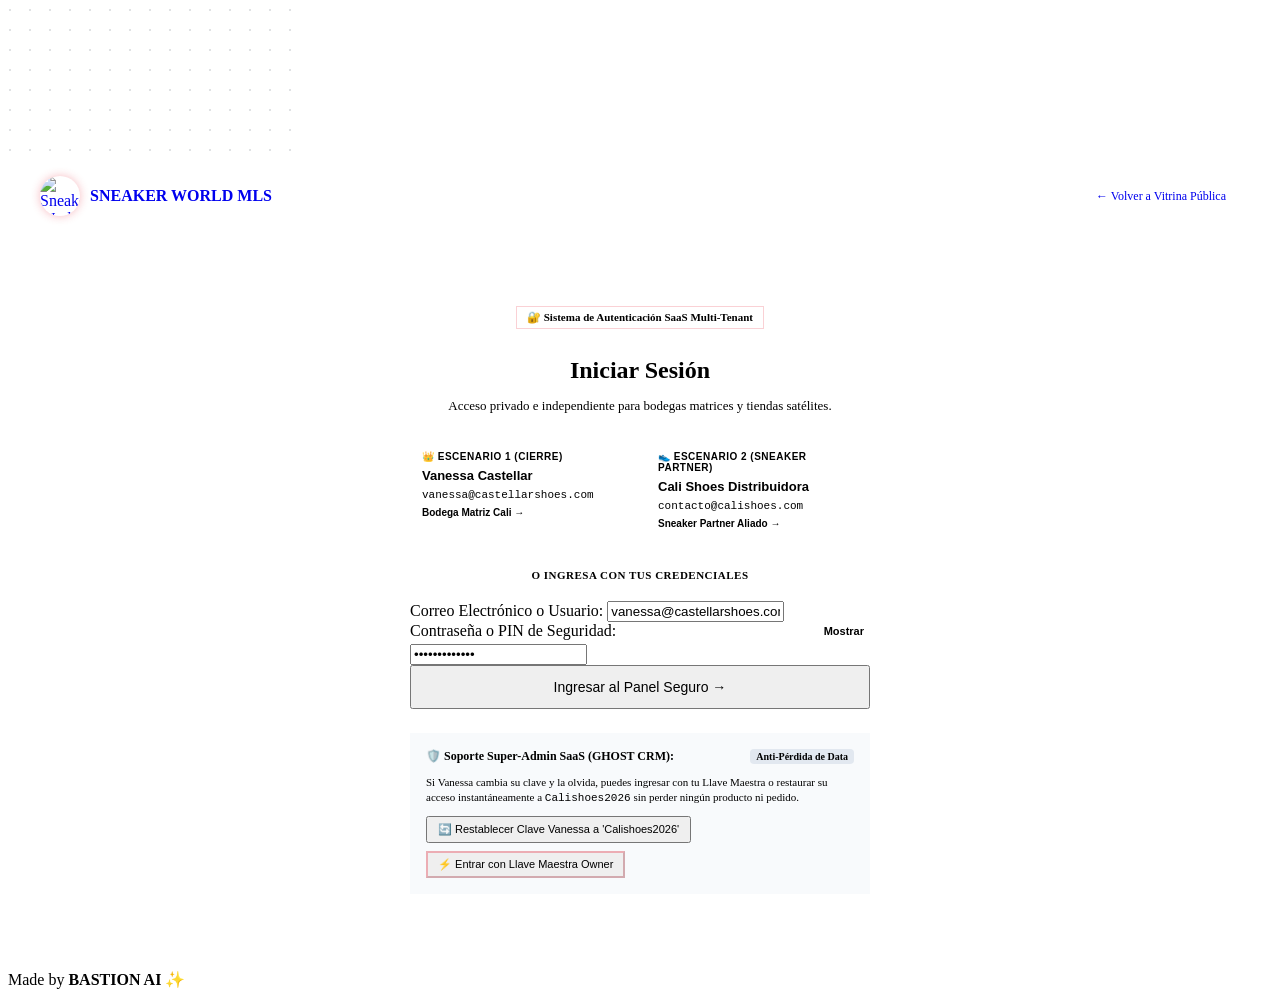
==== admin.html @ e63e5470 "feat: SNEAKER WORLD MLS full restoration - Sneaker Partner terminology, 18 real sneakers, Cali shipp" ====
<!DOCTYPE html>
<html lang="es">
<head>
  <meta charset="UTF-8">
  <meta name="viewport" content="width=device-width, initial-scale=1.0">
  <title>Portal de Acceso B2B | SNEAKER WORLD MLS</title>
  <meta name="description" content="Portal de inicio de sesión seguro multi-tenant para Vanessa Castellar y Sneaker Partners autorizados en Cali.">
  <link rel="icon" type="image/png" sizes="32x32" href="assets/images/favicon-32.png">
  <link rel="apple-touch-icon" href="assets/images/favicon.png">
  <meta name="theme-color" content="#e6192e">

  <!-- Google Fonts -->
  <link rel="preconnect" href="https://fonts.googleapis.com">
  <link rel="preconnect" href="https://fonts.gstatic.com" crossorigin>
  <link href="https://fonts.googleapis.com/css2?family=Montserrat:wght@600;700;800;900&family=Outfit:wght@400;500;600;700;800&display=swap" rel="stylesheet">
  
  <link rel="stylesheet" href="css/style.css">
  <style>
    .auth-page-container {
      max-width: 520px;
      margin: 40px auto;
      padding: 0 16px;
    }
    .auth-card {
      background: #ffffff;
      border: 1px solid var(--border-subtle);
      border-radius: var(--radius-lg);
      padding: 36px 30px;
      box-shadow: var(--shadow-card), 0 20px 40px rgba(15, 23, 42, 0.08);
      text-align: center;
    }
    .scenario-quick-grid {
      display: grid;
      grid-template-columns: 1fr 1fr;
      gap: 12px;
      margin: 22px 0 26px;
    }
    .scenario-btn {
      background: var(--bg-surface-elevated);
      border: 1.5px solid var(--border-subtle);
      border-radius: var(--radius-md);
      padding: 14px 12px;
      cursor: pointer;
      text-align: left;
      transition: all 0.2s cubic-bezier(0.4, 0, 0.2, 1);
      display: flex;
      flex-direction: column;
      gap: 6px;
    }
    .scenario-btn:hover {
      border-color: var(--primary-red);
      background: var(--primary-red-light);
      transform: translateY(-2px);
      box-shadow: 0 4px 14px rgba(230, 25, 46, 0.15);
    }
    .scenario-btn.active {
      border-color: var(--primary-red);
      background: var(--primary-red-light);
    }
    .scenario-badge {
      font-size: 10px;
      font-weight: 800;
      color: var(--primary-red);
      text-transform: uppercase;
      letter-spacing: 0.5px;
    }
    .scenario-title {
      font-size: 13px;
      font-weight: 800;
      color: var(--text-primary);
    }
    .scenario-meta {
      font-size: 11px;
      color: var(--text-muted);
      font-family: monospace;
    }
    .divider-text {
      display: flex;
      align-items: center;
      text-align: center;
      margin: 20px 0;
      color: var(--text-muted);
      font-size: 11px;
      font-weight: 700;
      text-transform: uppercase;
      letter-spacing: 0.5px;
    }
    .divider-text::before, .divider-text::after {
      content: '';
      flex: 1;
      border-bottom: 1px solid var(--border-subtle);
    }
    .divider-text span {
      padding: 0 10px;
    }
    .superadmin-rescue-box {
      margin-top: 24px;
      padding: 16px;
      background: #f8fafc;
      border: 1px dashed var(--border-subtle);
      border-radius: var(--radius-md);
      text-align: left;
      font-size: 12px;
    }
  </style>
</head>
<body>

  <!-- Dot Pattern Background -->
  <svg aria-hidden="true" class="dot-pattern-overlay">
    <defs>
      <pattern id="dot-pattern-admin" width="20" height="20" patternUnits="userSpaceOnUse" patternContentUnits="userSpaceOnUse" x="0" y="0">
        <circle cx="2" cy="2" r="1.1" fill="rgba(15, 23, 42, 0.16)" />
      </pattern>
    </defs>
    <rect width="100%" height="100%" fill="url(#dot-pattern-admin)" />
  </svg>

  <div class="app-wrapper">
    <!-- Top Header -->
    <header style="background: var(--bg-glass); backdrop-filter: blur(16px); border-bottom: 1px solid var(--border-subtle); padding: 14px 20px;">
      <div style="max-width: 1200px; margin: 0 auto; display: flex; justify-content: space-between; align-items: center;">
        <a href="index.html" style="display: flex; align-items: center; gap: 10px; text-decoration: none;">
          <img src="assets/images/sneaker_world_logo_transparent.png" alt="Sneaker World" style="width: 40px; height: 40px; border-radius: 50%; border: 2px solid var(--primary-red); box-shadow: 0 0 10px rgba(230, 25, 46, 0.3);">
          <span style="font-family: var(--font-brand); font-size: 16px; font-weight: 900; color: var(--text-primary);">SNEAKER WORLD <span style="color: var(--primary-red);">MLS</span></span>
        </a>
        <a href="index.html" class="btn-secondary" style="font-size: 12px; padding: 6px 14px; text-decoration: none;">
          ← Volver a Vitrina Pública
        </a>
      </div>
    </header>

    <main class="auth-page-container">
      <div class="auth-card">
        <span style="font-size: 11px; font-weight: 800; color: var(--primary-red); background: var(--primary-red-light); padding: 4px 10px; border-radius: var(--radius-full); border: 1px solid rgba(230, 25, 46, 0.2); display: inline-block; margin-bottom: 12px;">
          🔐 Sistema de Autenticación SaaS Multi-Tenant
        </span>
        <h1 style="font-size: 24px; font-weight: 900; color: var(--text-primary); margin-bottom: 6px;">Iniciar Sesión</h1>
        <p style="font-size: 13px; color: var(--text-secondary); line-height: 1.4;">Acceso privado e independiente para bodegas matrices y tiendas satélites.</p>

        <!-- 2 Escenarios Demo con 1 Clic -->
        <div class="scenario-quick-grid">
          <!-- Escenario 1: Vanessa Castellar -->
          <button type="button" class="scenario-btn" id="btn-quick-vanessa">
            <span class="scenario-badge">👑 Escenario 1 (Cierre)</span>
            <span class="scenario-title">Vanessa Castellar</span>
            <span class="scenario-meta">vanessa@castellarshoes.com</span>
            <span style="font-size: 10px; color: var(--primary-red); font-weight: 700;">Bodega Matriz Cali →</span>
          </button>

          <!-- Escenario 2: Cali Shoes Satélite -->
          <button type="button" class="scenario-btn" id="btn-quick-calishoes">
            <span class="scenario-badge" style="color: var(--accent-blue);">👟 Escenario 2 (Sneaker Partner)</span>
            <span class="scenario-title">Cali Shoes Distribuidora</span>
            <span class="scenario-meta">contacto@calishoes.com</span>
            <span style="font-size: 10px; color: var(--accent-blue); font-weight: 700;">Sneaker Partner Aliado →</span>
          </button>
        </div>

        <div class="divider-text">
          <span>O ingresa con tus credenciales</span>
        </div>

        <!-- Formulario Login Unificado -->
        <form id="form-login-auth" style="text-align: left;">
          <div class="form-group">
            <label class="form-label">Correo Electrónico o Usuario:</label>
            <input type="text" id="auth-email" class="form-input" placeholder="vanessa@castellarshoes.com" value="vanessa@castellarshoes.com" required>
          </div>

          <div class="form-group">
            <div style="display: flex; justify-content: space-between; align-items: center; margin-bottom: 4px;">
              <label class="form-label" style="margin-bottom: 0;">Contraseña o PIN de Seguridad:</label>
              <button type="button" id="btn-toggle-password-view" style="background: none; border: none; font-size: 11px; color: var(--primary-red); cursor: pointer; font-weight: 700;">Mostrar</button>
            </div>
            <input type="password" id="auth-password" class="form-input" placeholder="Calishoes2026" value="Calishoes2026" required>
          </div>

          <div id="auth-error-msg" style="display: none; background: #fff1f2; border: 1px solid #fecdd3; color: #e11d48; font-size: 12px; font-weight: 600; padding: 10px; border-radius: 8px; margin-bottom: 14px;"></div>

          <button type="submit" class="btn-primary" style="width: 100%; justify-content: center; font-size: 14px; padding: 12px;">
            Ingresar al Panel Seguro →
          </button>
        </form>

        <!-- CAJA DE RESCATE SUPER-ADMIN SAAS (GHOST / BASTION CRM) -->
        <div class="superadmin-rescue-box">
          <div style="display: flex; justify-content: space-between; align-items: center; margin-bottom: 6px;">
            <strong style="color: var(--text-primary); font-size: 12px;">🛡️ Soporte Super-Admin SaaS (GHOST CRM):</strong>
            <span style="font-size: 10px; background: #e2e8f0; padding: 2px 6px; border-radius: 4px; font-weight: 700;">Anti-Pérdida de Data</span>
          </div>
          <p style="color: var(--text-secondary); margin-bottom: 10px; font-size: 11px; line-height: 1.35;">
            Si Vanessa cambia su clave y la olvida, puedes ingresar con tu Llave Maestra o restaurar su acceso instantáneamente a <code>Calishoes2026</code> sin perder ningún producto ni pedido.
          </p>
          <div style="display: flex; gap: 8px; flex-wrap: wrap;">
            <button type="button" class="btn-secondary" id="btn-rescue-vanessa" style="font-size: 11px; padding: 5px 10px;">
              🔄 Restablecer Clave Vanessa a 'Calishoes2026'
            </button>
            <button type="button" class="btn-secondary" id="btn-login-master" style="font-size: 11px; padding: 5px 10px; color: var(--primary-red); border-color: rgba(230,25,46,0.3);">
              ⚡ Entrar con Llave Maestra Owner
            </button>
          </div>
        </div>
      </div>
    </main>
  </div>

  <!-- BASTION AI WATERMARK -->
  <div class="bastion-watermark">
    <span>Made by <strong>BASTION AI</strong></span>
    <span class="sparkle">✨</span>
  </div>

  <!-- TOAST CONTAINER -->
  <div class="toast-container" id="toast-container"></div>

  <script src="js/mockData.js"></script>
  <script src="js/store.js"></script>
  <script>
    const emailInput = document.getElementById("auth-email");
    const passInput = document.getElementById("auth-password");
    const errorMsg = document.getElementById("auth-error-msg");
    const btnToggle = document.getElementById("btn-toggle-password-view");

    function showToast(msg) {
      const container = document.getElementById("toast-container");
      const toast = document.createElement("div");
      toast.className = "toast";
      toast.innerHTML = `<span>✨</span><span>${msg}</span>`;
      container.appendChild(toast);
      setTimeout(() => {
        toast.style.opacity = "0";
        setTimeout(() => toast.remove(), 300);
      }, 3500);
    }

    // Toggle ver contraseña
    btnToggle.onclick = () => {
      if (passInput.type === "password") {
        passInput.type = "text";
        btnToggle.textContent = "Ocultar";
      } else {
        passInput.type = "password";
        btnToggle.textContent = "Mostrar";
      }
    };

    // 1-Click: Escenario 1 Vanessa
    document.getElementById("btn-quick-vanessa").onclick = () => {
      emailInput.value = "vanessa@castellarshoes.com";
      passInput.value = "Calishoes2026";
      errorMsg.style.display = "none";
      showToast("Credenciales de Vanessa Castellar cargadas.");
    };

    // 1-Click: Escenario 2 Cali Shoes
    document.getElementById("btn-quick-calishoes").onclick = () => {
      emailInput.value = "contacto@calishoes.com";
      passInput.value = "Calishoes2026";
      errorMsg.style.display = "none";
      showToast("Credenciales de Cali Shoes Distribuidora cargadas.");
    };

    // Botón de Rescate Super-Admin para Vanessa
    document.getElementById("btn-rescue-vanessa").onclick = () => {
      const res = db.superAdminResetPassword("vanessa", "Calishoes2026");
      emailInput.value = "vanessa@castellarshoes.com";
      passInput.value = "Calishoes2026";
      showToast("✅ Clave de Vanessa restaurada a 'Calishoes2026'. Data intacta.");
    };

    // Botón de Acceso Rápido Llave Maestra Owner
    document.getElementById("btn-login-master").onclick = () => {
      emailInput.value = "admin@bastion.ai";
      passInput.value = "BASTION-GHOST-2026";
      showToast("🔑 Llave Maestra Super-Admin cargada.");
    };

    // Form Submit
    document.getElementById("form-login-auth").onsubmit = (e) => {
      e.preventDefault();
      const login = emailInput.value.trim();
      const pass = passInput.value.trim();

      const result = db.loginWithCredentials(login, pass);

      if (result.success) {
        errorMsg.style.display = "none";
        showToast("¡Autenticación exitosa! Redirigiendo a tu panel...");
        
        setTimeout(() => {
          if (result.isSuperAdmin) {
            window.location.href = "index.html?view=supplier&store=store-001&role=super-admin";
          } else if (result.session.role === "supplier") {
            window.location.href = "index.html?view=supplier&store=" + result.session.storeId;
          } else {
            window.location.href = "index.html?view=store-admin&store=" + result.session.storeId;
          }
        }, 600);
      } else {
        errorMsg.textContent = result.message || "Credenciales incorrectas.";
        errorMsg.style.display = "block";
      }
    };
  </script>
</body>
</html>
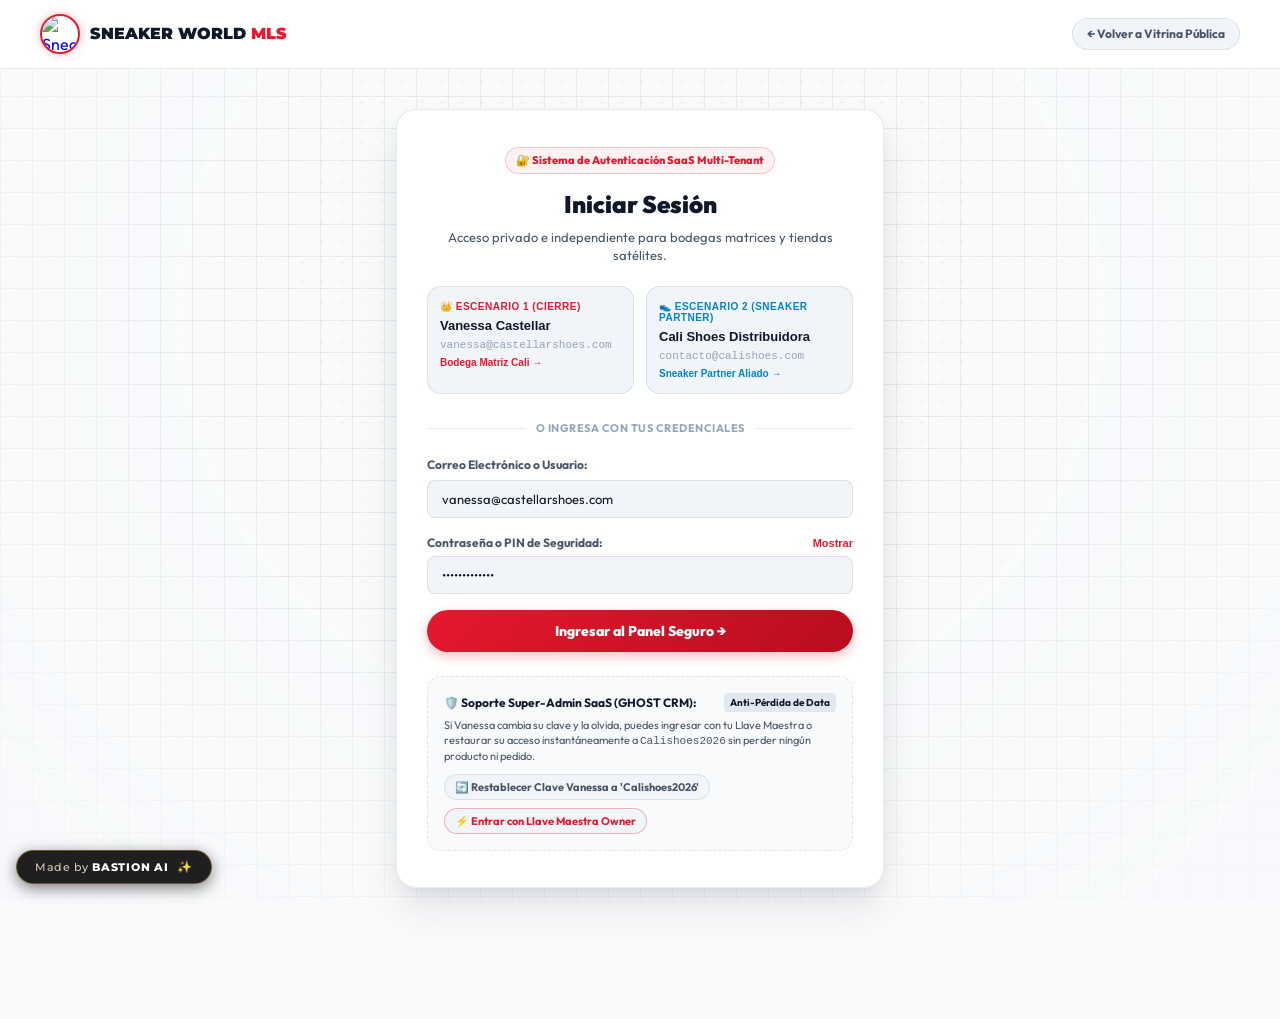
==== commit e413b70f: "feat: Add luxury light mode tech grid background with radial mask" ====
--- a/admin.html
+++ b/admin.html
@@ -105,6 +105,9 @@
   </style>
 </head>
 <body>
+
+  <!-- Grid Background (Modo Claro Luxury Shadcn Style) -->
+  <div class="light-grid-bg" aria-hidden="true"></div>
 
   <!-- Dot Pattern Background -->
   <svg aria-hidden="true" class="dot-pattern-overlay">
--- a/css/style.css
+++ b/css/style.css
@@ -0,0 +1,1492 @@
+/* ==========================================================================
+   BASTION AI - SNEAKER WORLD MLS CALI (LUXURY LIGHT MODE + ROJO TORINO DESIGN SYSTEM)
+   ========================================================================== */
+
+:root {
+  --bg-main: #f8fafc;
+  --bg-surface: #ffffff;
+  --bg-surface-elevated: #f1f5f9;
+  --bg-glass: rgba(255, 255, 255, 0.94);
+  
+  --border-subtle: rgba(15, 23, 42, 0.09);
+  --border-accent: rgba(230, 25, 46, 0.35);
+  
+  /* ROJO TORINO OFICIAL (FERRARI / RACING CRIMSON) */
+  --primary-red: #e6192e;
+  --primary-red-hover: #cc1124;
+  --primary-red-light: #fff1f2;
+  --primary-red-dim: rgba(230, 25, 46, 0.1);
+  
+  --accent-blue: #0284c7;
+  --accent-emerald: #10b981;
+  --accent-purple: #7c3aed;
+  --whatsapp-green: #25d366;
+  --whatsapp-green-hover: #20ba59;
+  
+  --text-primary: #0f172a;
+  --text-secondary: #475569;
+  --text-muted: #94a3b8;
+  
+  --radius-sm: 8px;
+  --radius-md: 14px;
+  --radius-lg: 20px;
+  --radius-full: 9999px;
+  
+  --shadow-card: 0 10px 25px -4px rgba(15, 23, 42, 0.07), 0 4px 10px -2px rgba(15, 23, 42, 0.03);
+  --shadow-glow-red: 0 4px 20px rgba(230, 25, 46, 0.28);
+  --shadow-glow-wa: 0 4px 18px rgba(37, 211, 102, 0.3);
+  
+  --font-main: 'Outfit', -apple-system, BlinkMacSystemFont, 'Segoe UI', Roboto, sans-serif;
+  --font-brand: 'Montserrat', sans-serif;
+}
+
+*, *::before, *::after {
+  box-sizing: border-box;
+  margin: 0;
+  padding: 0;
+}
+
+body {
+  font-family: var(--font-main);
+  background-color: var(--bg-main);
+  color: var(--text-primary);
+  line-height: 1.5;
+  min-height: 100vh;
+  padding-bottom: 90px;
+  overflow-x: hidden;
+}
+
+/* ==========================================================================
+   GRID & DOT PATTERN BACKGROUND (MODO CLARO SHADCN / LINEAR STYLE)
+   ========================================================================== */
+.light-grid-bg {
+  position: fixed;
+  top: 0;
+  left: 0;
+  width: 100vw;
+  height: 100vh;
+  z-index: -2;
+  pointer-events: none;
+  background-color: var(--bg-main);
+  background-image: 
+    linear-gradient(to right, rgba(15, 23, 42, 0.065) 1px, transparent 1px),
+    linear-gradient(to bottom, rgba(15, 23, 42, 0.065) 1px, transparent 1px);
+  background-size: 32px 32px;
+  mask-image: radial-gradient(ellipse at 50% 35%, rgba(0, 0, 0, 1) 45%, rgba(0, 0, 0, 0.15) 90%);
+  -webkit-mask-image: radial-gradient(ellipse at 50% 35%, rgba(0, 0, 0, 1) 45%, rgba(0, 0, 0, 0.15) 90%);
+}
+
+.dot-pattern-overlay {
+  position: fixed;
+  top: 0;
+  left: 0;
+  width: 100vw;
+  height: 100vh;
+  z-index: -1;
+  pointer-events: none;
+  opacity: 0.35;
+  mask-image: radial-gradient(ellipse at 50% 30%, rgba(0,0,0,1) 35%, rgba(0,0,0,0.05) 85%);
+  -webkit-mask-image: radial-gradient(ellipse at 50% 30%, rgba(0,0,0,1) 35%, rgba(0,0,0,0.05) 85%);
+}
+
+.app-wrapper {
+  position: relative;
+  z-index: 1;
+}
+
+/* ==========================================================================
+   TOP BAR HUD & MULTI-ROLE SWITCHER
+   ========================================================================== */
+.top-demo-hud {
+  background: var(--bg-glass);
+  backdrop-filter: blur(16px);
+  -webkit-backdrop-filter: blur(16px);
+  border-bottom: 1px solid var(--border-subtle);
+  position: sticky;
+  top: 0;
+  z-index: 100;
+  padding: 10px 20px;
+  box-shadow: 0 2px 10px rgba(0, 0, 0, 0.03);
+}
+
+.hud-container {
+  max-width: 1300px;
+  margin: 0 auto;
+  display: flex;
+  align-items: center;
+  justify-content: space-between;
+  gap: 16px;
+  flex-wrap: wrap;
+}
+
+.hud-brand {
+  display: flex;
+  align-items: center;
+  gap: 12px;
+}
+
+.hud-logo-img {
+  width: 40px;
+  height: 40px;
+  border-radius: 50%;
+  object-fit: cover;
+  border: 2px solid var(--primary-red);
+  box-shadow: 0 0 12px rgba(230, 25, 46, 0.35);
+  background: #ffffff;
+}
+
+.hud-title {
+  font-size: 15px;
+  font-weight: 800;
+  color: var(--text-primary);
+  letter-spacing: 0.5px;
+  font-family: var(--font-brand);
+}
+
+.hud-title span {
+  color: var(--primary-red);
+  font-weight: 900;
+}
+
+.role-switcher-tabs {
+  display: flex;
+  background: var(--bg-surface-elevated);
+  padding: 4px;
+  border-radius: var(--radius-full);
+  border: 1px solid var(--border-subtle);
+  gap: 4px;
+}
+
+.role-tab-btn {
+  background: transparent;
+  border: none;
+  color: var(--text-secondary);
+  font-family: var(--font-main);
+  font-size: 13px;
+  font-weight: 600;
+  padding: 6px 14px;
+  border-radius: var(--radius-full);
+  cursor: pointer;
+  display: inline-flex;
+  align-items: center;
+  gap: 6px;
+  transition: all 0.2s cubic-bezier(0.4, 0, 0.2, 1);
+  white-space: nowrap;
+}
+
+.role-tab-btn:hover {
+  color: var(--text-primary);
+  background: rgba(0, 0, 0, 0.04);
+}
+
+.role-tab-btn.active {
+  background: linear-gradient(135deg, var(--primary-red) 0%, #b80d1e 100%);
+  color: #ffffff;
+  font-weight: 800;
+  box-shadow: 0 2px 10px rgba(230, 25, 46, 0.35);
+}
+
+.hud-actions {
+  display: flex;
+  align-items: center;
+  gap: 12px;
+}
+
+.store-selector-wrapper {
+  display: flex;
+  align-items: center;
+  gap: 8px;
+}
+
+.hud-select {
+  background: var(--bg-surface);
+  border: 1px solid var(--border-subtle);
+  color: var(--text-primary);
+  font-family: var(--font-main);
+  font-size: 12px;
+  font-weight: 600;
+  padding: 6px 12px;
+  border-radius: var(--radius-sm);
+  outline: none;
+  cursor: pointer;
+  box-shadow: 0 1px 3px rgba(0,0,0,0.04);
+}
+
+.hud-select:focus {
+  border-color: var(--primary-red);
+}
+
+.btn-reset-demo {
+  background: var(--bg-surface);
+  border: 1px solid var(--border-subtle);
+  color: var(--text-secondary);
+  font-size: 11px;
+  font-weight: 600;
+  padding: 6px 10px;
+  border-radius: var(--radius-sm);
+  cursor: pointer;
+  transition: all 0.2s ease;
+}
+
+.btn-reset-demo:hover {
+  color: var(--primary-red);
+  border-color: var(--primary-red);
+}
+
+/* ==========================================================================
+   MAIN CONTAINERS & STOREFRONT
+   ========================================================================== */
+.main-wrapper {
+  max-width: 1240px;
+  margin: 0 auto;
+  padding: 24px 20px;
+}
+
+/* Store Header (White-Label) */
+.store-header {
+  background: linear-gradient(180deg, #ffffff 0%, rgba(248, 250, 252, 0.8) 100%);
+  border-bottom: 1px solid var(--border-subtle);
+  padding: 30px 20px;
+}
+
+.store-header-container {
+  max-width: 1240px;
+  margin: 0 auto;
+  display: flex;
+  align-items: center;
+  justify-content: space-between;
+  gap: 20px;
+  flex-wrap: wrap;
+}
+
+.store-info-left {
+  display: flex;
+  align-items: center;
+  gap: 18px;
+}
+
+.store-avatar {
+  width: 64px;
+  height: 64px;
+  border-radius: 16px;
+  background: linear-gradient(135deg, #ffffff 0%, #fff1f2 100%);
+  border: 2px solid var(--primary-red);
+  box-shadow: 0 0 16px rgba(230, 25, 46, 0.2);
+  display: flex;
+  align-items: center;
+  justify-content: center;
+  font-family: var(--font-brand);
+  font-size: 22px;
+  font-weight: 900;
+  color: var(--primary-red);
+  flex-shrink: 0;
+}
+
+.store-meta h1 {
+  font-size: 22px;
+  font-weight: 800;
+  color: var(--text-primary);
+  display: flex;
+  align-items: center;
+  gap: 10px;
+  flex-wrap: wrap;
+}
+
+.badge-verified {
+  font-size: 10px;
+  font-weight: 800;
+  color: #ffffff;
+  background: #10b981;
+  padding: 3px 8px;
+  border-radius: var(--radius-full);
+  letter-spacing: 0.5px;
+  text-transform: uppercase;
+}
+
+.store-meta p {
+  color: var(--text-secondary);
+  font-size: 13px;
+  margin-top: 4px;
+  max-width: 750px;
+}
+
+.store-location-badge {
+  display: inline-flex;
+  align-items: center;
+  gap: 6px;
+  font-size: 12px;
+  font-weight: 600;
+  color: var(--primary-red);
+  margin-top: 6px;
+  background: var(--primary-red-light);
+  padding: 2px 10px;
+  border-radius: var(--radius-full);
+  border: 1px solid rgba(230, 25, 46, 0.2);
+}
+
+.btn-wa-header {
+  background: #25d366;
+  border: none;
+  color: #ffffff;
+  font-weight: 800;
+  font-size: 13px;
+  padding: 10px 20px;
+  border-radius: var(--radius-full);
+  text-decoration: none;
+  display: inline-flex;
+  align-items: center;
+  gap: 8px;
+  transition: all 0.2s ease;
+  box-shadow: 0 4px 12px rgba(37, 211, 102, 0.25);
+}
+
+.btn-wa-header:hover {
+  background: #20ba59;
+  box-shadow: var(--shadow-glow-wa);
+  transform: translateY(-2px);
+}
+
+/* ==========================================================================
+   BRAND FILTER BAR (STREETWEAR DROPS)
+   ========================================================================== */
+.brand-filter-bar {
+  display: flex;
+  gap: 8px;
+  overflow-x: auto;
+  padding-bottom: 12px;
+  margin-bottom: 18px;
+  scrollbar-width: thin;
+}
+
+.brand-chip-btn {
+  background: var(--bg-surface);
+  border: 1px solid var(--border-subtle);
+  color: var(--text-secondary);
+  font-family: var(--font-main);
+  font-size: 12px;
+  font-weight: 700;
+  padding: 8px 16px;
+  border-radius: var(--radius-full);
+  cursor: pointer;
+  white-space: nowrap;
+  transition: all 0.2s ease;
+  box-shadow: 0 1px 3px rgba(0,0,0,0.03);
+}
+
+.brand-chip-btn:hover {
+  color: var(--primary-red);
+  border-color: rgba(230, 25, 46, 0.3);
+  background: #fff;
+}
+
+.brand-chip-btn.active {
+  background: var(--primary-red);
+  border-color: var(--primary-red);
+  color: #ffffff;
+  box-shadow: 0 2px 10px rgba(230, 25, 46, 0.35);
+}
+
+/* ==========================================================================
+   FILTER CARD & SIZING PILLS
+   ========================================================================== */
+.filter-card {
+  background: var(--bg-surface);
+  border: 1px solid var(--border-subtle);
+  border-radius: var(--radius-lg);
+  padding: 20px;
+  margin-bottom: 24px;
+  box-shadow: var(--shadow-card);
+}
+
+.filter-header-title {
+  display: flex;
+  align-items: center;
+  justify-content: space-between;
+  margin-bottom: 16px;
+  flex-wrap: wrap;
+  gap: 10px;
+}
+
+.filter-header-title h2 {
+  font-size: 18px;
+  font-weight: 800;
+  color: var(--text-primary);
+}
+
+.filter-header-title h2 span {
+  color: var(--primary-red);
+}
+
+.active-results-badge {
+  font-size: 12px;
+  color: var(--primary-red);
+  background: var(--primary-red-light);
+  padding: 4px 10px;
+  border-radius: var(--radius-full);
+  border: 1px solid rgba(230, 25, 46, 0.2);
+  font-weight: 700;
+}
+
+.filter-row-section {
+  margin-bottom: 14px;
+}
+
+.filter-row-label {
+  font-size: 12px;
+  font-weight: 700;
+  color: var(--text-secondary);
+  margin-bottom: 8px;
+}
+
+.size-pills-row {
+  display: flex;
+  gap: 6px;
+  overflow-x: auto;
+  padding-bottom: 6px;
+  scrollbar-width: thin;
+}
+
+.size-pill-btn {
+  background: var(--bg-surface-elevated);
+  border: 1px solid var(--border-subtle);
+  color: var(--text-secondary);
+  font-size: 13px;
+  font-weight: 700;
+  padding: 6px 14px;
+  border-radius: 8px;
+  cursor: pointer;
+  white-space: nowrap;
+  transition: all 0.2s ease;
+}
+
+.size-pill-btn:hover {
+  color: var(--primary-red);
+  border-color: rgba(230, 25, 46, 0.3);
+}
+
+.size-pill-btn.active {
+  background: var(--primary-red);
+  color: #ffffff;
+  font-weight: 900;
+  border-color: var(--primary-red);
+  box-shadow: 0 0 10px rgba(230, 25, 46, 0.35);
+}
+
+.search-inputs-grid {
+  display: grid;
+  grid-template-columns: 2fr 1fr;
+  gap: 12px;
+  margin-top: 14px;
+}
+
+@media (max-width: 768px) {
+  .search-inputs-grid {
+    grid-template-columns: 1fr;
+  }
+}
+
+.search-box-wrapper {
+  position: relative;
+  display: flex;
+  align-items: center;
+}
+
+.search-icon {
+  position: absolute;
+  left: 12px;
+  font-size: 14px;
+  color: var(--text-muted);
+}
+
+.search-input-field {
+  width: 100%;
+  background: var(--bg-surface-elevated);
+  border: 1px solid var(--border-subtle);
+  color: var(--text-primary);
+  font-family: var(--font-main);
+  font-size: 13px;
+  padding: 10px 14px 10px 38px;
+  border-radius: var(--radius-sm);
+  outline: none;
+  transition: border-color 0.2s ease;
+}
+
+.search-input-field:focus {
+  border-color: var(--primary-red);
+  background: #ffffff;
+}
+
+.select-group-wrapper {
+  display: flex;
+  gap: 8px;
+}
+
+.custom-select {
+  flex: 1;
+  background: var(--bg-surface-elevated);
+  border: 1px solid var(--border-subtle);
+  color: var(--text-primary);
+  font-family: var(--font-main);
+  font-size: 12px;
+  font-weight: 600;
+  padding: 8px 12px;
+  border-radius: var(--radius-sm);
+  outline: none;
+  cursor: pointer;
+}
+
+.custom-select:focus {
+  border-color: var(--primary-red);
+  background: #ffffff;
+}
+
+/* ==========================================================================
+   PRODUCTS GRID & LUXURY CARDS
+   ========================================================================== */
+.products-grid-layout {
+  display: grid;
+  grid-template-columns: repeat(auto-fill, minmax(280px, 1fr));
+  gap: 24px;
+}
+
+.product-card {
+  background: var(--bg-surface);
+  border: 1px solid var(--border-subtle);
+  border-radius: var(--radius-md);
+  overflow: hidden;
+  display: flex;
+  flex-direction: column;
+  transition: all 0.3s cubic-bezier(0.4, 0, 0.2, 1);
+  box-shadow: var(--shadow-card);
+  position: relative;
+  cursor: pointer;
+}
+
+.product-card:hover {
+  transform: translateY(-6px);
+  border-color: rgba(230, 25, 46, 0.4);
+  box-shadow: 0 16px 36px -8px rgba(15, 23, 42, 0.12), var(--shadow-glow-red);
+}
+
+.product-image-box {
+  position: relative;
+  width: 100%;
+  height: 240px;
+  background: #f1f5f9;
+  overflow: hidden;
+}
+
+.product-image {
+  width: 100%;
+  height: 100%;
+  object-fit: cover;
+  transition: transform 0.4s ease;
+}
+
+.product-card:hover .product-image {
+  transform: scale(1.05);
+}
+
+.product-badges {
+  position: absolute;
+  top: 10px;
+  left: 10px;
+  right: 10px;
+  display: flex;
+  justify-content: space-between;
+  align-items: center;
+  pointer-events: none;
+}
+
+.category-tag {
+  font-size: 10px;
+  font-weight: 800;
+  background: rgba(15, 23, 42, 0.85);
+  backdrop-filter: blur(8px);
+  color: #ffffff;
+  padding: 3px 8px;
+  border-radius: var(--radius-full);
+  text-transform: uppercase;
+  letter-spacing: 0.5px;
+}
+
+.sku-tag {
+  font-size: 10px;
+  font-weight: 700;
+  font-family: monospace;
+  background: rgba(255, 255, 255, 0.9);
+  color: var(--primary-red);
+  padding: 3px 6px;
+  border-radius: var(--radius-sm);
+  border: 1px solid rgba(230, 25, 46, 0.2);
+}
+
+.product-body {
+  padding: 16px;
+  display: flex;
+  flex-direction: column;
+  flex: 1;
+}
+
+.product-name {
+  font-size: 16px;
+  font-weight: 800;
+  color: var(--text-primary);
+  line-height: 1.3;
+  margin-bottom: 6px;
+}
+
+.product-desc {
+  font-size: 12px;
+  color: var(--text-secondary);
+  line-height: 1.4;
+  margin-bottom: 12px;
+  display: -webkit-box;
+  -webkit-line-clamp: 2;
+  -webkit-box-orient: vertical;
+  overflow: hidden;
+}
+
+.product-sizes-chips {
+  display: flex;
+  gap: 4px;
+  flex-wrap: wrap;
+  margin-bottom: 16px;
+}
+
+.size-mini-badge {
+  font-size: 10px;
+  font-weight: 700;
+  background: var(--bg-surface-elevated);
+  color: var(--text-secondary);
+  padding: 2px 6px;
+  border-radius: 4px;
+  border: 1px solid var(--border-subtle);
+}
+
+.size-mini-badge.highlight {
+  background: var(--primary-red);
+  color: #ffffff;
+  border-color: var(--primary-red);
+}
+
+.product-footer {
+  display: flex;
+  align-items: center;
+  justify-content: space-between;
+  margin-top: auto;
+  padding-top: 12px;
+  border-top: 1px solid var(--border-subtle);
+}
+
+.price-box {
+  display: flex;
+  flex-direction: column;
+}
+
+.price-label {
+  font-size: 10px;
+  color: var(--text-muted);
+  text-transform: uppercase;
+  font-weight: 700;
+}
+
+.price-val {
+  font-size: 18px;
+  font-weight: 900;
+  color: var(--text-primary);
+}
+
+.btn-card-wa {
+  background: #25d366;
+  border: none;
+  color: #ffffff;
+  font-family: var(--font-main);
+  font-size: 12px;
+  font-weight: 800;
+  padding: 7px 16px;
+  border-radius: var(--radius-full);
+  cursor: pointer;
+  display: inline-flex;
+  align-items: center;
+  gap: 6px;
+  transition: all 0.2s ease;
+  box-shadow: 0 2px 8px rgba(37, 211, 102, 0.25);
+}
+
+.btn-card-wa:hover {
+  background: #20ba59;
+  transform: translateY(-2px);
+  box-shadow: 0 4px 12px rgba(37, 211, 102, 0.4);
+}
+
+/* ==========================================================================
+   ADMIN PANELS (STORE & SUPPLIER)
+   ========================================================================== */
+.admin-top-bar {
+  display: flex;
+  justify-content: space-between;
+  align-items: flex-start;
+  margin-bottom: 24px;
+  gap: 20px;
+  flex-wrap: wrap;
+}
+
+.admin-heading-title {
+  font-size: 22px;
+  font-weight: 900;
+  color: var(--text-primary);
+  margin-top: 4px;
+}
+
+.stats-cards-grid {
+  display: grid;
+  grid-template-columns: repeat(auto-fit, minmax(220px, 1fr));
+  gap: 16px;
+  margin-bottom: 24px;
+}
+
+.stat-card {
+  background: var(--bg-surface);
+  border: 1px solid var(--border-subtle);
+  border-radius: var(--radius-md);
+  padding: 16px;
+  display: flex;
+  align-items: center;
+  gap: 14px;
+  box-shadow: var(--shadow-card);
+}
+
+.stat-icon-badge {
+  width: 44px;
+  height: 44px;
+  border-radius: 12px;
+  background: var(--primary-red-light);
+  color: var(--primary-red);
+  display: flex;
+  align-items: center;
+  justify-content: center;
+  font-size: 20px;
+  flex-shrink: 0;
+}
+
+.stat-number {
+  font-size: 20px;
+  font-weight: 900;
+  color: var(--text-primary);
+}
+
+.stat-label {
+  font-size: 11px;
+  color: var(--text-muted);
+}
+
+.table-container-card {
+  background: var(--bg-surface);
+  border: 1px solid var(--border-subtle);
+  border-radius: var(--radius-lg);
+  padding: 20px;
+  box-shadow: var(--shadow-card);
+}
+
+.table-responsive-box {
+  overflow-x: auto;
+}
+
+.mls-data-table {
+  width: 100%;
+  border-collapse: collapse;
+  font-size: 13px;
+  text-align: left;
+}
+
+.mls-data-table th {
+  padding: 12px 14px;
+  color: var(--text-muted);
+  font-size: 11px;
+  text-transform: uppercase;
+  border-bottom: 1px solid var(--border-subtle);
+}
+
+.mls-data-table td {
+  padding: 14px;
+  border-bottom: 1px solid var(--border-subtle);
+  color: var(--text-secondary);
+}
+
+.td-product-cell {
+  display: flex;
+  align-items: center;
+  gap: 12px;
+}
+
+.td-product-thumb {
+  width: 42px;
+  height: 42px;
+  border-radius: var(--radius-sm);
+  object-fit: cover;
+  border: 1px solid var(--border-subtle);
+}
+
+.td-product-name {
+  font-weight: 700;
+  color: var(--text-primary);
+}
+
+.td-product-sku {
+  font-size: 11px;
+  color: var(--text-muted);
+}
+
+.table-input-price {
+  background: var(--bg-surface-elevated);
+  border: 1px solid var(--border-subtle);
+  color: var(--text-primary);
+  padding: 6px 10px;
+  border-radius: var(--radius-sm);
+  font-size: 13px;
+  font-weight: 700;
+  width: 110px;
+  outline: none;
+}
+
+.table-input-price:focus {
+  border-color: var(--primary-red);
+  background: #fff;
+}
+
+.margin-badge {
+  font-size: 11px;
+  font-weight: 800;
+  padding: 3px 8px;
+  border-radius: var(--radius-full);
+}
+
+.margin-high {
+  background: rgba(16, 185, 129, 0.12);
+  color: #059669;
+  border: 1px solid rgba(16, 185, 129, 0.3);
+}
+
+.margin-normal {
+  background: rgba(2, 132, 199, 0.12);
+  color: var(--accent-blue);
+  border: 1px solid rgba(2, 132, 199, 0.3);
+}
+
+.table-sizes-list {
+  display: flex;
+  gap: 4px;
+  flex-wrap: wrap;
+}
+
+.table-size-tag {
+  font-size: 10px;
+  font-weight: 700;
+  padding: 2px 6px;
+  border-radius: 4px;
+  cursor: pointer;
+}
+
+.table-size-tag.active {
+  background: var(--primary-red-light);
+  color: var(--primary-red);
+  border: 1px solid rgba(230, 25, 46, 0.3);
+}
+
+.table-size-tag.inactive {
+  background: var(--bg-surface-elevated);
+  color: var(--text-muted);
+  border: 1px solid var(--border-subtle);
+  opacity: 0.6;
+}
+
+/* Switch Toggle */
+.switch-toggle {
+  position: relative;
+  display: inline-block;
+  width: 36px;
+  height: 20px;
+}
+
+.switch-toggle input {
+  opacity: 0;
+  width: 0;
+  height: 0;
+}
+
+.slider-round {
+  position: absolute;
+  cursor: pointer;
+  top: 0; left: 0; right: 0; bottom: 0;
+  background-color: #cbd5e1;
+  transition: .3s;
+  border-radius: 20px;
+}
+
+.slider-round:before {
+  position: absolute;
+  content: "";
+  height: 14px;
+  width: 14px;
+  left: 3px;
+  bottom: 3px;
+  background-color: white;
+  transition: .3s;
+  border-radius: 50%;
+  box-shadow: 0 1px 3px rgba(0,0,0,0.2);
+}
+
+input:checked + .slider-round {
+  background-color: var(--primary-red);
+}
+
+input:checked + .slider-round:before {
+  transform: translateX(16px);
+}
+
+.btn-action-sm {
+  background: var(--bg-surface-elevated);
+  border: 1px solid var(--border-subtle);
+  color: var(--text-primary);
+  font-size: 12px;
+  font-weight: 600;
+  padding: 6px 12px;
+  border-radius: var(--radius-sm);
+  cursor: pointer;
+  transition: all 0.2s ease;
+}
+
+.btn-action-sm:hover {
+  border-color: var(--primary-red);
+  color: var(--primary-red);
+  background: #fff;
+}
+
+/* ==========================================================================
+   ROI CALCULATOR & DIRECTORY
+   ========================================================================== */
+.roi-calc-box {
+  background: var(--bg-surface);
+  border: 1.5px solid var(--border-accent);
+  border-radius: var(--radius-lg);
+  padding: 24px;
+  margin-bottom: 28px;
+  box-shadow: var(--shadow-card), var(--shadow-glow-red);
+}
+
+.roi-calc-header {
+  display: flex;
+  justify-content: space-between;
+  align-items: center;
+  margin-bottom: 20px;
+  flex-wrap: wrap;
+  gap: 10px;
+}
+
+.roi-range-slider {
+  accent-color: var(--primary-red);
+  cursor: pointer;
+}
+
+.directory-grid-layout {
+  display: grid;
+  grid-template-columns: repeat(auto-fill, minmax(320px, 1fr));
+  gap: 20px;
+}
+
+.store-directory-card {
+  background: var(--bg-surface);
+  border: 1px solid var(--border-subtle);
+  border-radius: var(--radius-md);
+  padding: 20px;
+  display: flex;
+  flex-direction: column;
+  box-shadow: var(--shadow-card);
+}
+
+.store-card-header {
+  display: flex;
+  align-items: center;
+  gap: 12px;
+  margin-bottom: 12px;
+}
+
+.store-card-avatar {
+  width: 44px;
+  height: 44px;
+  border-radius: 12px;
+  background: var(--primary-red-light);
+  border: 1px solid var(--primary-red);
+  color: var(--primary-red);
+  display: flex;
+  align-items: center;
+  justify-content: center;
+  font-weight: 800;
+}
+
+.store-card-title {
+  font-size: 15px;
+  font-weight: 800;
+  color: var(--text-primary);
+}
+
+.store-card-location {
+  font-size: 11px;
+  color: var(--text-muted);
+}
+
+.store-card-body {
+  font-size: 12px;
+  color: var(--text-secondary);
+  margin-bottom: 16px;
+}
+
+/* ==========================================================================
+   MODAL DIALOGS
+   ========================================================================== */
+.modal-backdrop {
+  position: fixed;
+  top: 0; left: 0; right: 0; bottom: 0;
+  background: rgba(15, 23, 42, 0.6);
+  backdrop-filter: blur(8px);
+  -webkit-backdrop-filter: blur(8px);
+  z-index: 1000;
+  display: flex;
+  align-items: center;
+  justify-content: center;
+  padding: 20px;
+  opacity: 0;
+  pointer-events: none;
+  transition: opacity 0.25s ease;
+}
+
+.modal-backdrop.open {
+  opacity: 1;
+  pointer-events: auto;
+}
+
+.modal-dialog {
+  background: #ffffff;
+  border: 1px solid var(--border-subtle);
+  border-radius: var(--radius-lg);
+  width: 100%;
+  max-width: 580px;
+  max-height: 90vh;
+  overflow-y: auto;
+  padding: 26px;
+  box-shadow: 0 25px 50px -12px rgba(15, 23, 42, 0.25);
+  transform: scale(0.95);
+  transition: transform 0.25s cubic-bezier(0.4, 0, 0.2, 1);
+}
+
+.modal-backdrop.open .modal-dialog {
+  transform: scale(1);
+}
+
+.modal-header {
+  display: flex;
+  align-items: center;
+  justify-content: space-between;
+  margin-bottom: 20px;
+}
+
+.modal-header h3 {
+  font-size: 18px;
+  font-weight: 800;
+  color: var(--text-primary);
+}
+
+.btn-close-modal {
+  background: transparent;
+  border: none;
+  color: var(--text-muted);
+  font-size: 24px;
+  line-height: 1;
+  cursor: pointer;
+  padding: 4px;
+  transition: color 0.2s ease;
+}
+
+.btn-close-modal:hover {
+  color: var(--text-primary);
+}
+
+/* Forms inside Modals */
+.form-group {
+  margin-bottom: 16px;
+}
+
+.form-label {
+  display: block;
+  font-size: 12px;
+  font-weight: 700;
+  color: var(--text-secondary);
+  margin-bottom: 6px;
+}
+
+.form-input, .form-select, .form-textarea {
+  width: 100%;
+  background: var(--bg-surface-elevated);
+  border: 1px solid var(--border-subtle);
+  color: var(--text-primary);
+  font-family: var(--font-main);
+  font-size: 13px;
+  padding: 10px 14px;
+  border-radius: var(--radius-sm);
+  outline: none;
+  transition: border-color 0.2s ease;
+}
+
+.form-input:focus, .form-select:focus, .form-textarea:focus {
+  border-color: var(--primary-red);
+  background: #fff;
+}
+
+.btn-primary {
+  background: linear-gradient(135deg, var(--primary-red) 0%, #b80d1e 100%);
+  border: none;
+  color: #ffffff;
+  font-family: var(--font-main);
+  font-size: 13px;
+  font-weight: 800;
+  padding: 10px 20px;
+  border-radius: var(--radius-full);
+  cursor: pointer;
+  display: inline-flex;
+  align-items: center;
+  gap: 8px;
+  transition: all 0.2s ease;
+  text-decoration: none;
+  box-shadow: 0 4px 12px rgba(230, 25, 46, 0.3);
+}
+
+.btn-primary:hover {
+  transform: translateY(-2px);
+  box-shadow: 0 6px 18px rgba(230, 25, 46, 0.45);
+}
+
+.btn-secondary {
+  background: var(--bg-surface-elevated);
+  border: 1px solid var(--border-subtle);
+  color: var(--text-secondary);
+  font-family: var(--font-main);
+  font-size: 13px;
+  font-weight: 700;
+  padding: 10px 18px;
+  border-radius: var(--radius-full);
+  cursor: pointer;
+  transition: all 0.2s ease;
+}
+
+.btn-secondary:hover {
+  border-color: rgba(0, 0, 0, 0.2);
+  color: var(--text-primary);
+}
+
+/* Colorway Chips */
+.colorway-chips-row {
+  display: flex;
+  gap: 8px;
+  flex-wrap: wrap;
+}
+
+.colorway-badge-chip {
+  background: var(--bg-surface-elevated);
+  border: 1.5px solid var(--border-subtle);
+  color: var(--text-secondary);
+  font-size: 12px;
+  font-weight: 700;
+  padding: 6px 14px;
+  border-radius: var(--radius-full);
+  cursor: pointer;
+  display: inline-flex;
+  align-items: center;
+  gap: 8px;
+  transition: all 0.2s ease;
+}
+
+.colorway-badge-chip:hover {
+  color: var(--primary-red);
+  border-color: rgba(230, 25, 46, 0.3);
+}
+
+.colorway-badge-chip.active {
+  border-color: var(--primary-red);
+  color: #ffffff;
+  background: var(--primary-red);
+  box-shadow: 0 0 12px rgba(230, 25, 46, 0.3);
+}
+
+.colorway-dot {
+  width: 8px;
+  height: 8px;
+  border-radius: 50%;
+  background: currentColor;
+}
+
+/* ==========================================================================
+   FLOATING CART & CART DRAWER
+   ========================================================================== */
+.floating-cart-bar {
+  position: fixed;
+  bottom: 24px;
+  right: 24px;
+  z-index: 999;
+  background: #ffffff;
+  border: 2px solid var(--primary-red);
+  border-radius: var(--radius-full);
+  padding: 8px 18px;
+  box-shadow: 0 10px 30px rgba(15, 23, 42, 0.15), 0 0 20px rgba(230, 25, 46, 0.25);
+  display: flex;
+  align-items: center;
+  gap: 14px;
+  cursor: pointer;
+  backdrop-filter: blur(12px);
+  transition: all 0.3s cubic-bezier(0.4, 0, 0.2, 1);
+  transform: translateY(100px);
+  opacity: 0;
+  pointer-events: none;
+}
+
+.floating-cart-bar.visible {
+  transform: translateY(0);
+  opacity: 1;
+  pointer-events: auto;
+}
+
+.floating-cart-bar:hover {
+  transform: translateY(-3px) scale(1.02);
+  box-shadow: 0 14px 35px rgba(15, 23, 42, 0.2), 0 0 25px rgba(230, 25, 46, 0.4);
+}
+
+.cart-pill-icon {
+  background: var(--primary-red);
+  color: #ffffff;
+  font-weight: 900;
+  font-size: 13px;
+  width: 28px;
+  height: 28px;
+  border-radius: 50%;
+  display: flex;
+  align-items: center;
+  justify-content: center;
+}
+
+.cart-pill-details {
+  display: flex;
+  flex-direction: column;
+}
+
+.cart-pill-count {
+  font-size: 13px;
+  font-weight: 800;
+  color: var(--text-primary);
+}
+
+.cart-pill-total {
+  font-size: 12px;
+  font-weight: 700;
+  color: var(--primary-red);
+}
+
+.cart-pill-btn-action {
+  background: linear-gradient(135deg, var(--primary-red) 0%, #b80d1e 100%);
+  color: #ffffff;
+  font-weight: 900;
+  font-size: 12px;
+  padding: 6px 14px;
+  border-radius: var(--radius-full);
+  letter-spacing: 0.5px;
+}
+
+.cart-items-container {
+  display: flex;
+  flex-direction: column;
+  gap: 12px;
+  max-height: 250px;
+  overflow-y: auto;
+  margin: 16px 0;
+  padding-right: 6px;
+}
+
+.cart-item-row {
+  display: flex;
+  align-items: center;
+  gap: 12px;
+  background: var(--bg-surface-elevated);
+  padding: 10px 14px;
+  border-radius: var(--radius-md);
+  border: 1px solid var(--border-subtle);
+}
+
+.cart-item-thumb {
+  width: 52px;
+  height: 52px;
+  border-radius: var(--radius-sm);
+  object-fit: cover;
+  border: 1px solid var(--border-subtle);
+}
+
+.cart-item-info {
+  flex: 1;
+}
+
+.cart-item-title {
+  font-size: 13px;
+  font-weight: 700;
+  color: var(--text-primary);
+  margin-bottom: 2px;
+}
+
+.cart-item-meta {
+  font-size: 11px;
+  color: var(--text-muted);
+}
+
+.cart-item-price {
+  font-size: 13px;
+  font-weight: 800;
+  color: var(--primary-red);
+}
+
+.cart-item-remove {
+  background: transparent;
+  border: none;
+  color: #ef4444;
+  cursor: pointer;
+  font-size: 18px;
+  padding: 4px;
+}
+
+.reservation-timer-box {
+  background: var(--primary-red-light);
+  border: 1px solid rgba(230, 25, 46, 0.3);
+  border-radius: var(--radius-sm);
+  padding: 8px 12px;
+  display: flex;
+  align-items: center;
+  gap: 8px;
+  font-size: 12px;
+  font-weight: 700;
+  color: var(--primary-red);
+  margin-bottom: 14px;
+}
+
+.dispatch-mode-radio-group {
+  display: flex;
+  flex-direction: column;
+  gap: 8px;
+  margin: 12px 0;
+}
+
+.dispatch-radio-card {
+  display: flex;
+  align-items: flex-start;
+  gap: 10px;
+  background: var(--bg-surface);
+  border: 1.5px solid var(--border-subtle);
+  border-radius: var(--radius-md);
+  padding: 10px 14px;
+  cursor: pointer;
+  transition: all 0.2s;
+}
+
+.dispatch-radio-card:hover, .dispatch-radio-card.selected {
+  border-color: var(--primary-red);
+  background: var(--primary-red-light);
+}
+
+.dispatch-radio-card input[type="radio"] {
+  accent-color: var(--primary-red);
+  margin-top: 3px;
+}
+
+/* ==========================================================================
+   TOASTS
+   ========================================================================= */
+.toast-container {
+  position: fixed;
+  top: 75px;
+  right: 20px;
+  z-index: 10000;
+  display: flex;
+  flex-direction: column;
+  gap: 10px;
+  pointer-events: none;
+}
+
+.toast {
+  background: #ffffff;
+  border: 1px solid var(--primary-red);
+  box-shadow: 0 10px 30px rgba(15, 23, 42, 0.15), 0 0 20px rgba(230, 25, 46, 0.2);
+  color: var(--text-primary);
+  padding: 12px 18px;
+  border-radius: var(--radius-md);
+  font-size: 13px;
+  font-weight: 700;
+  display: flex;
+  align-items: center;
+  gap: 10px;
+  pointer-events: auto;
+  animation: toastSlideIn 0.3s ease forwards;
+}
+
+@keyframes toastSlideIn {
+  from { transform: translateX(100%); opacity: 0; }
+  to { transform: translateX(0); opacity: 1; }
+}
+
+/* ==========================================================================
+   BASTION AI OFFICIAL WATERMARK (MANDATORY RULE)
+   ========================================================================== */
+.bastion-watermark {
+  position: fixed;
+  bottom: 16px;
+  left: 16px;
+  z-index: 9999;
+  font-family: 'Montserrat', -apple-system, BlinkMacSystemFont, 'Segoe UI', Roboto, sans-serif;
+  font-size: 11px;
+  font-weight: 500;
+  color: rgba(243, 232, 207, 0.85);
+  background: rgba(13, 13, 13, 0.92);
+  backdrop-filter: blur(12px);
+  -webkit-backdrop-filter: blur(12px);
+  padding: 7px 18px;
+  border-radius: 999px;
+  border: 1px solid rgba(201, 154, 60, 0.45);
+  display: inline-flex;
+  align-items: center;
+  gap: 8px;
+  letter-spacing: 0.5px;
+  user-select: none;
+  transition: all 0.3s cubic-bezier(0.4, 0, 0.2, 1);
+  box-shadow: 0 4px 15px rgba(0, 0, 0, 0.5);
+  text-decoration: none;
+}
+.bastion-watermark strong {
+  font-weight: 800;
+  letter-spacing: 0.8px;
+  color: #ffffff;
+}
+.bastion-watermark .sparkle {
+  color: #e3c274;
+  font-size: 12px;
+}
+.bastion-watermark:hover {
+  color: #ffffff;
+  border-color: rgba(227, 194, 116, 0.85);
+  box-shadow: 0 0 16px rgba(201, 154, 60, 0.4);
+  transform: translateY(-2px);
+}
+@media (max-width: 600px) {
+  .bastion-watermark {
+    bottom: 14px;
+    left: 12px;
+    font-size: 10px;
+    padding: 5px 14px;
+  }
+}
+@media print {
+  .bastion-watermark { display: none !important; }
+}
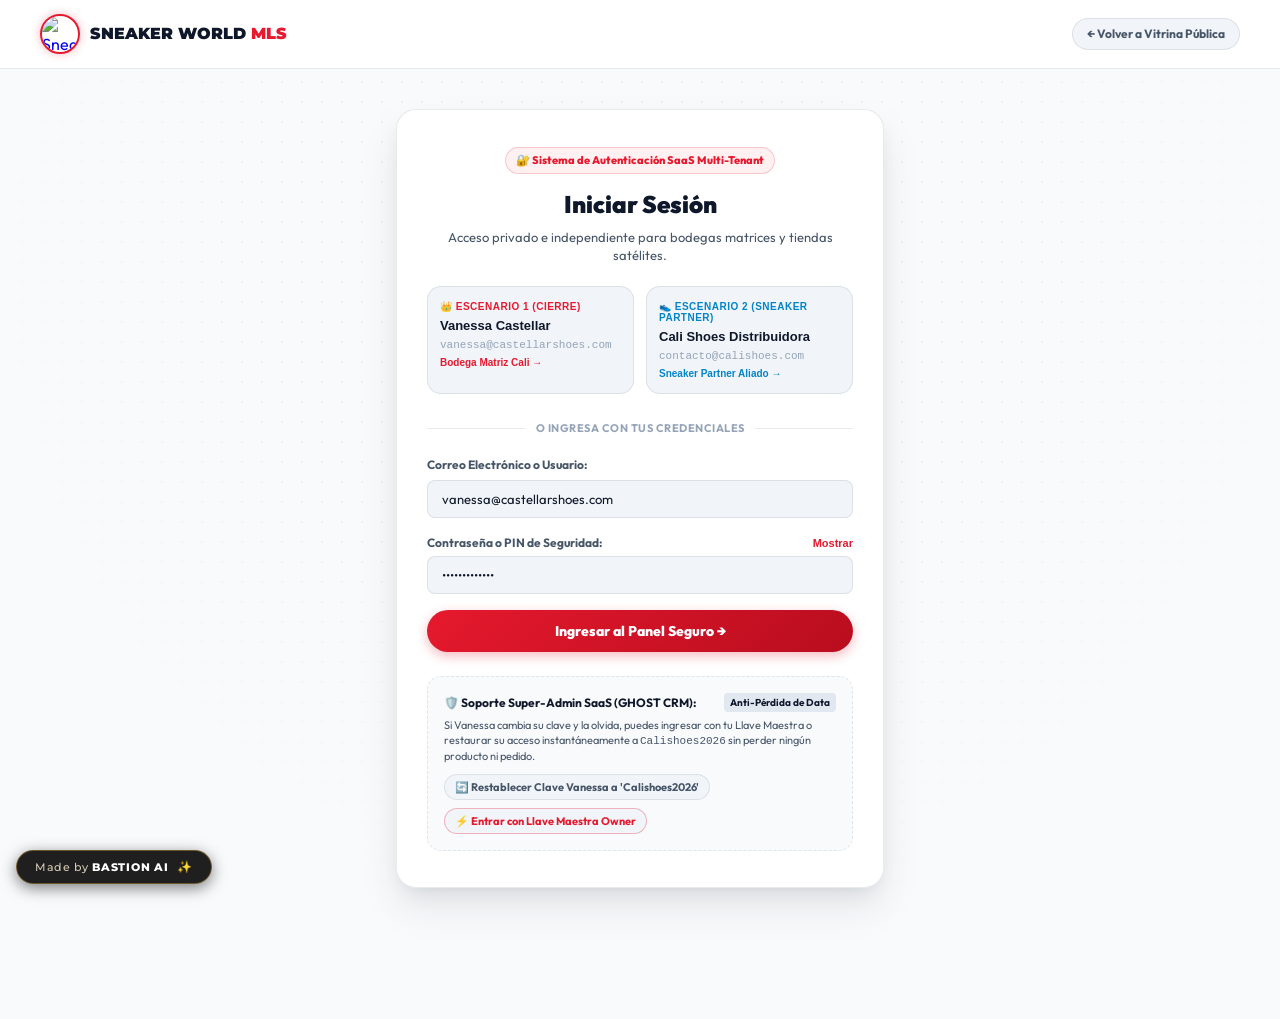
==== commit fe1dc383: "style: Remove grid lines, keep only pure dot pattern in light mode" ====
--- a/admin.html
+++ b/admin.html
@@ -105,9 +105,6 @@
   </style>
 </head>
 <body>
-
-  <!-- Grid Background (Modo Claro Luxury Shadcn Style) -->
-  <div class="light-grid-bg" aria-hidden="true"></div>
 
   <!-- Dot Pattern Background -->
   <svg aria-hidden="true" class="dot-pattern-overlay">
--- a/css/style.css
+++ b/css/style.css
@@ -57,25 +57,8 @@
 }
 
 /* ==========================================================================
-   GRID & DOT PATTERN BACKGROUND (MODO CLARO SHADCN / LINEAR STYLE)
+   DOT PATTERN BACKGROUND (MODO CLARO SHADCN STYLE)
    ========================================================================== */
-.light-grid-bg {
-  position: fixed;
-  top: 0;
-  left: 0;
-  width: 100vw;
-  height: 100vh;
-  z-index: -2;
-  pointer-events: none;
-  background-color: var(--bg-main);
-  background-image: 
-    linear-gradient(to right, rgba(15, 23, 42, 0.065) 1px, transparent 1px),
-    linear-gradient(to bottom, rgba(15, 23, 42, 0.065) 1px, transparent 1px);
-  background-size: 32px 32px;
-  mask-image: radial-gradient(ellipse at 50% 35%, rgba(0, 0, 0, 1) 45%, rgba(0, 0, 0, 0.15) 90%);
-  -webkit-mask-image: radial-gradient(ellipse at 50% 35%, rgba(0, 0, 0, 1) 45%, rgba(0, 0, 0, 0.15) 90%);
-}
-
 .dot-pattern-overlay {
   position: fixed;
   top: 0;
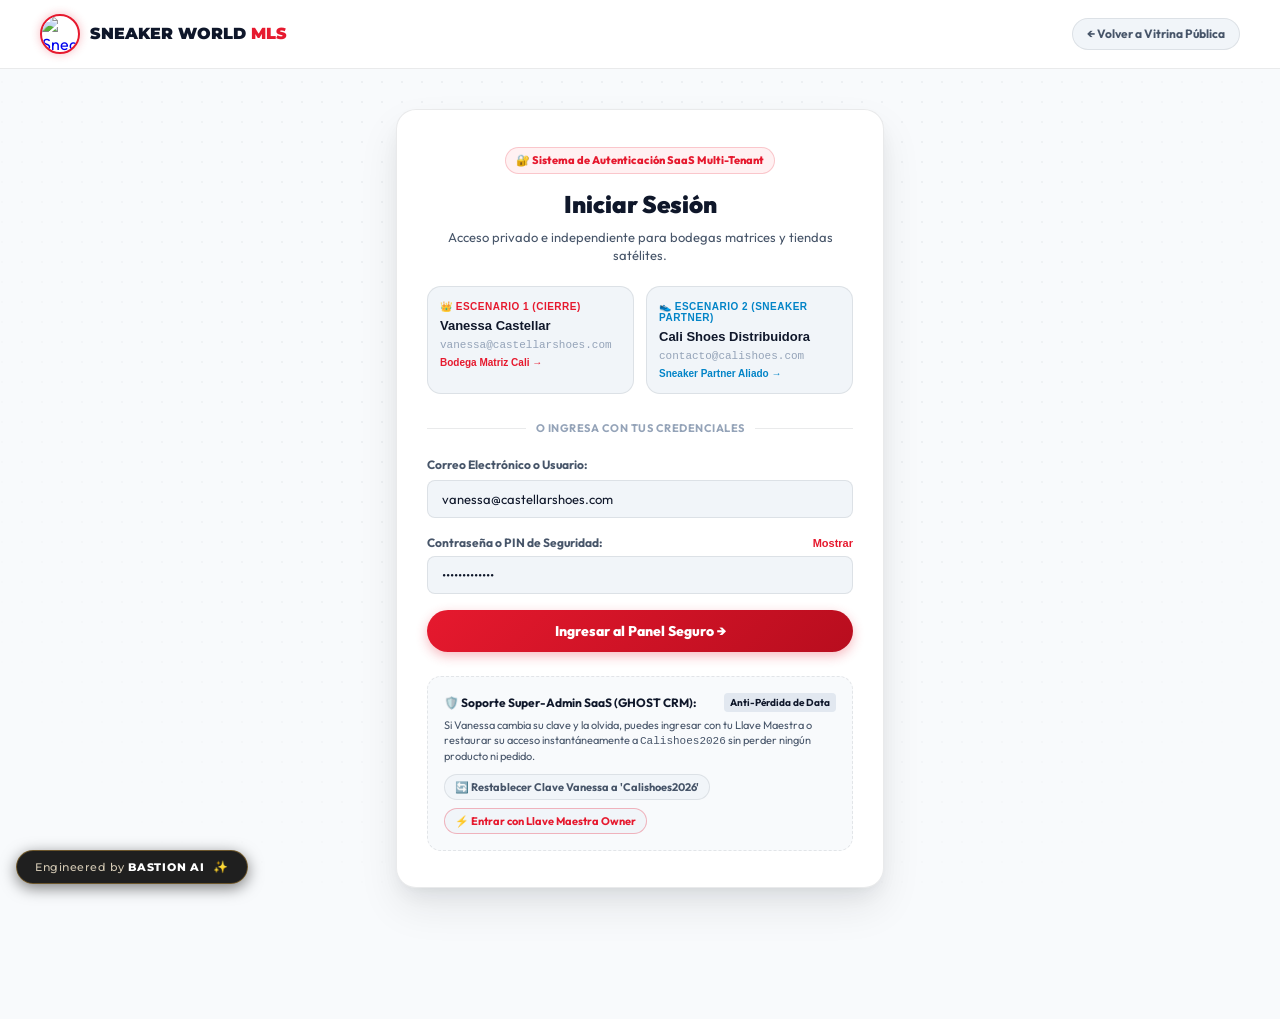
==== commit 7dfcaf72: "style: Upgrade watermark badge to 'Engineered by BASTION AI'" ====
--- a/admin.html
+++ b/admin.html
@@ -207,7 +207,7 @@
 
   <!-- BASTION AI WATERMARK -->
   <div class="bastion-watermark">
-    <span>Made by <strong>BASTION AI</strong></span>
+    <span>Engineered by <strong>BASTION AI</strong></span>
     <span class="sparkle">✨</span>
   </div>
 
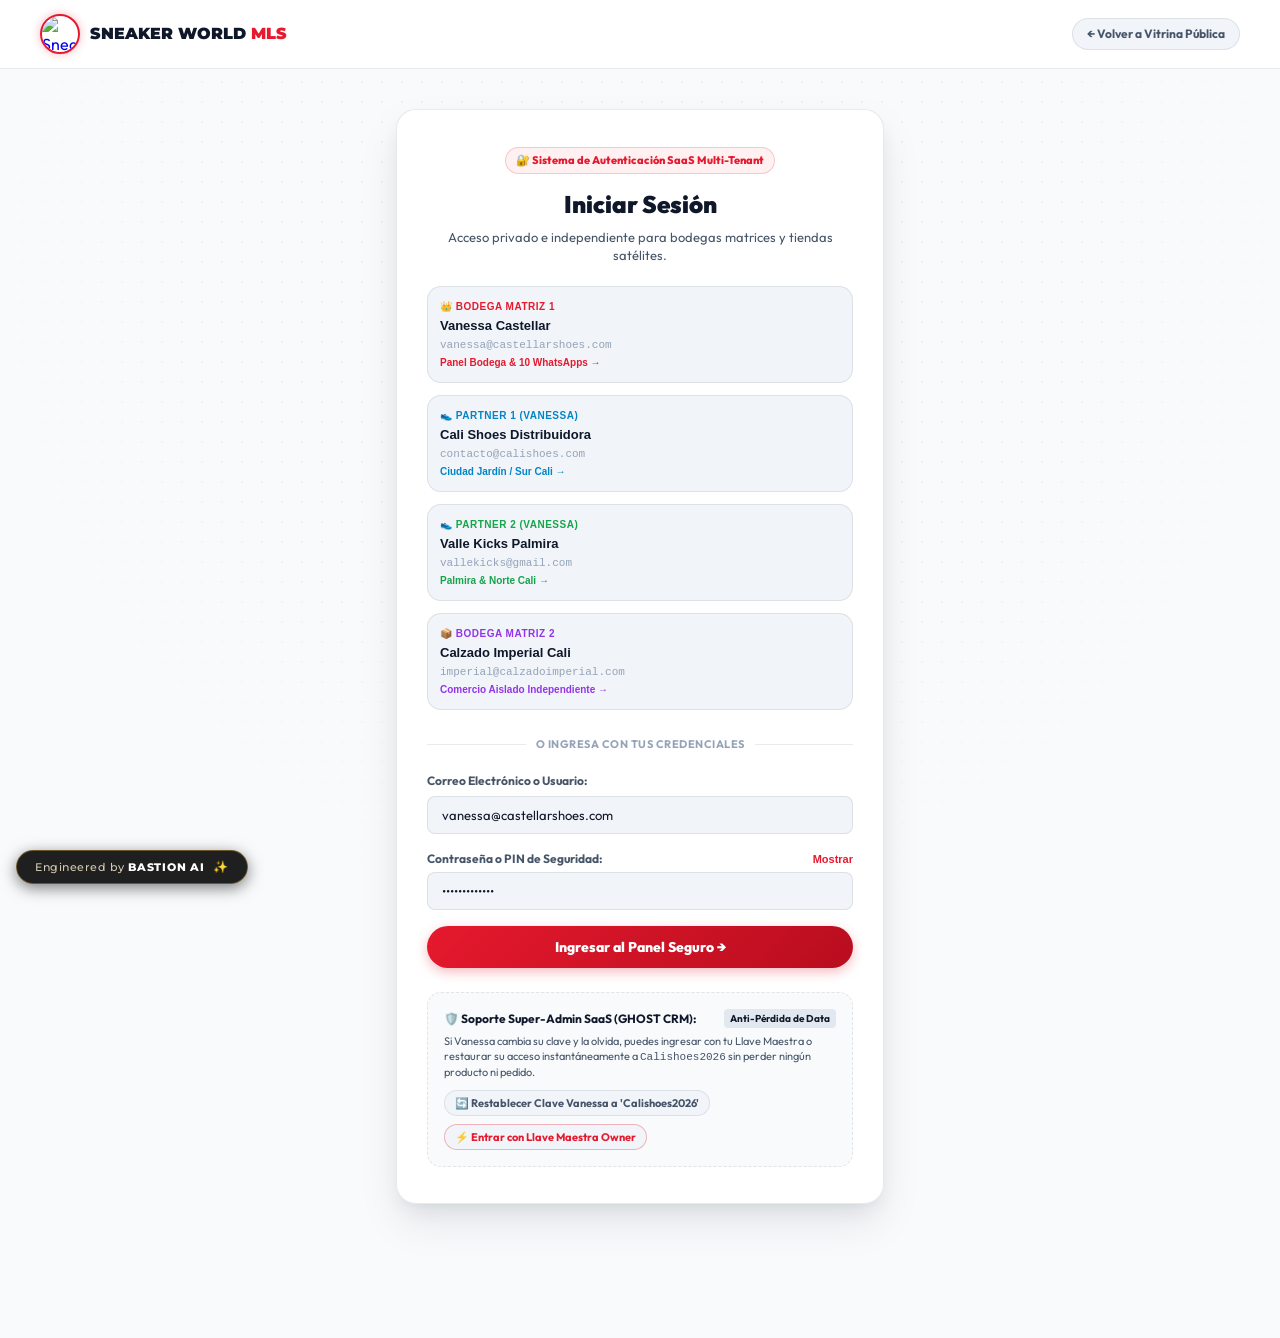
==== commit 723bbc73: "feat: Hide demo HUD for public visitors, isolate client sessions, and add 2 Sneaker Partners + Comme" ====
--- a/admin.html
+++ b/admin.html
@@ -138,22 +138,38 @@
         <h1 style="font-size: 24px; font-weight: 900; color: var(--text-primary); margin-bottom: 6px;">Iniciar Sesión</h1>
         <p style="font-size: 13px; color: var(--text-secondary); line-height: 1.4;">Acceso privado e independiente para bodegas matrices y tiendas satélites.</p>
 
-        <!-- 2 Escenarios Demo con 1 Clic -->
-        <div class="scenario-quick-grid">
-          <!-- Escenario 1: Vanessa Castellar -->
+        <!-- 4 Escenarios de Negocio con 1 Clic -->
+        <div class="scenario-quick-grid" style="grid-template-columns: repeat(auto-fit, minmax(220px, 1fr));">
+          <!-- Escenario 1: Vanessa Castellar (Bodega Matriz 1) -->
           <button type="button" class="scenario-btn" id="btn-quick-vanessa">
-            <span class="scenario-badge">👑 Escenario 1 (Cierre)</span>
+            <span class="scenario-badge">👑 Bodega Matriz 1</span>
             <span class="scenario-title">Vanessa Castellar</span>
             <span class="scenario-meta">vanessa@castellarshoes.com</span>
-            <span style="font-size: 10px; color: var(--primary-red); font-weight: 700;">Bodega Matriz Cali →</span>
-          </button>
-
-          <!-- Escenario 2: Cali Shoes Satélite -->
+            <span style="font-size: 10px; color: var(--primary-red); font-weight: 700;">Panel Bodega & 10 WhatsApps →</span>
+          </button>
+
+          <!-- Sneaker Partner 1: Cali Shoes -->
           <button type="button" class="scenario-btn" id="btn-quick-calishoes">
-            <span class="scenario-badge" style="color: var(--accent-blue);">👟 Escenario 2 (Sneaker Partner)</span>
+            <span class="scenario-badge" style="color: var(--accent-blue);">👟 Partner 1 (Vanessa)</span>
             <span class="scenario-title">Cali Shoes Distribuidora</span>
             <span class="scenario-meta">contacto@calishoes.com</span>
-            <span style="font-size: 10px; color: var(--accent-blue); font-weight: 700;">Sneaker Partner Aliado →</span>
+            <span style="font-size: 10px; color: var(--accent-blue); font-weight: 700;">Ciudad Jardín / Sur Cali →</span>
+          </button>
+
+          <!-- Sneaker Partner 2: Valle Kicks -->
+          <button type="button" class="scenario-btn" id="btn-quick-vallekicks">
+            <span class="scenario-badge" style="color: #16a34a;">👟 Partner 2 (Vanessa)</span>
+            <span class="scenario-title">Valle Kicks Palmira</span>
+            <span class="scenario-meta">vallekicks@gmail.com</span>
+            <span style="font-size: 10px; color: #16a34a; font-weight: 700;">Palmira & Norte Cali →</span>
+          </button>
+
+          <!-- Escenario 2: Calzado Imperial (Bodega Matriz 2 Aislada) -->
+          <button type="button" class="scenario-btn" id="btn-quick-imperial">
+            <span class="scenario-badge" style="color: #9333ea;">📦 Bodega Matriz 2</span>
+            <span class="scenario-title">Calzado Imperial Cali</span>
+            <span class="scenario-meta">imperial@calzadoimperial.com</span>
+            <span style="font-size: 10px; color: #9333ea; font-weight: 700;">Comercio Aislado Independiente →</span>
           </button>
         </div>
 
@@ -253,12 +269,28 @@
       showToast("Credenciales de Vanessa Castellar cargadas.");
     };
 
-    // 1-Click: Escenario 2 Cali Shoes
+    // 1-Click: Escenario 2 Cali Shoes (Partner 1)
     document.getElementById("btn-quick-calishoes").onclick = () => {
       emailInput.value = "contacto@calishoes.com";
       passInput.value = "Calishoes2026";
       errorMsg.style.display = "none";
       showToast("Credenciales de Cali Shoes Distribuidora cargadas.");
+    };
+
+    // 1-Click: Sneaker Partner 2 Valle Kicks
+    document.getElementById("btn-quick-vallekicks").onclick = () => {
+      emailInput.value = "vallekicks@gmail.com";
+      passInput.value = "Calishoes2026";
+      errorMsg.style.display = "none";
+      showToast("Credenciales de Valle Kicks Palmira cargadas.");
+    };
+
+    // 1-Click: Comercio 2 Calzado Imperial (Bodega Matriz 2 Aislada)
+    document.getElementById("btn-quick-imperial").onclick = () => {
+      emailInput.value = "imperial@calzadoimperial.com";
+      passInput.value = "Calishoes2026";
+      errorMsg.style.display = "none";
+      showToast("Credenciales de Calzado Imperial cargadas.");
     };
 
     // Botón de Rescate Super-Admin para Vanessa
--- a/css/style.css
+++ b/css/style.css
@@ -140,6 +140,29 @@
   gap: 4px;
 }
 
+/* ==========================================================================
+   BARRA DE CLIENTE B2B PRIVADO (VANESSA / SNEAKER PARTNER)
+   ========================================================================== */
+.client-auth-hud {
+  background: var(--bg-surface);
+  border-bottom: 1px solid var(--border-subtle);
+  position: sticky;
+  top: 0;
+  z-index: 99;
+  padding: 8px 20px;
+  box-shadow: 0 2px 8px rgba(0, 0, 0, 0.04);
+}
+
+.client-auth-container {
+  max-width: 1300px;
+  margin: 0 auto;
+  display: flex;
+  align-items: center;
+  justify-content: space-between;
+  gap: 16px;
+  flex-wrap: wrap;
+}
+
 .role-tab-btn {
   background: transparent;
   border: none;
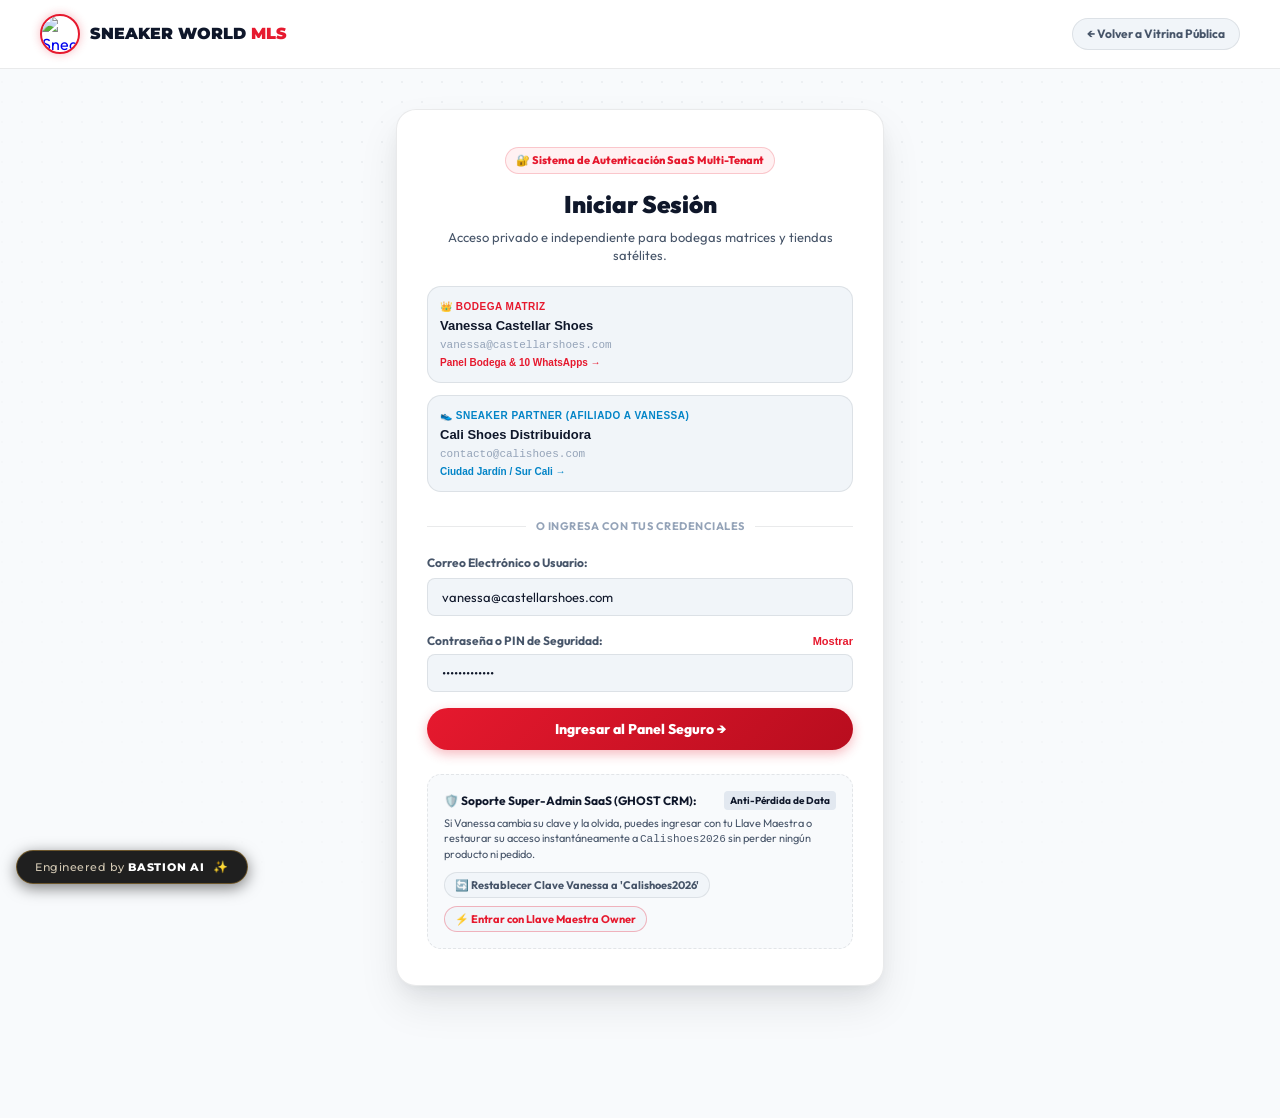
==== commit 02d9448f: "feat: keep only Vanessa Castellar and Cali Shoes, purge others for clean production" ====
--- a/admin.html
+++ b/admin.html
@@ -138,38 +138,22 @@
         <h1 style="font-size: 24px; font-weight: 900; color: var(--text-primary); margin-bottom: 6px;">Iniciar Sesión</h1>
         <p style="font-size: 13px; color: var(--text-secondary); line-height: 1.4;">Acceso privado e independiente para bodegas matrices y tiendas satélites.</p>
 
-        <!-- 4 Escenarios de Negocio con 1 Clic -->
-        <div class="scenario-quick-grid" style="grid-template-columns: repeat(auto-fit, minmax(220px, 1fr));">
-          <!-- Escenario 1: Vanessa Castellar (Bodega Matriz 1) -->
+        <!-- 2 Escenarios Oficiales en Producción con 1 Clic -->
+        <div class="scenario-quick-grid" style="grid-template-columns: repeat(auto-fit, minmax(240px, 1fr));">
+          <!-- Escenario 1: Vanessa Castellar (Bodega Matriz) -->
           <button type="button" class="scenario-btn" id="btn-quick-vanessa">
-            <span class="scenario-badge">👑 Bodega Matriz 1</span>
-            <span class="scenario-title">Vanessa Castellar</span>
+            <span class="scenario-badge">👑 Bodega Matriz</span>
+            <span class="scenario-title">Vanessa Castellar Shoes</span>
             <span class="scenario-meta">vanessa@castellarshoes.com</span>
             <span style="font-size: 10px; color: var(--primary-red); font-weight: 700;">Panel Bodega & 10 WhatsApps →</span>
           </button>
 
-          <!-- Sneaker Partner 1: Cali Shoes -->
+          <!-- Sneaker Partner Oficial: Cali Shoes Distribuidora -->
           <button type="button" class="scenario-btn" id="btn-quick-calishoes">
-            <span class="scenario-badge" style="color: var(--accent-blue);">👟 Partner 1 (Vanessa)</span>
+            <span class="scenario-badge" style="color: var(--accent-blue);">👟 Sneaker Partner (Afiliado a Vanessa)</span>
             <span class="scenario-title">Cali Shoes Distribuidora</span>
             <span class="scenario-meta">contacto@calishoes.com</span>
             <span style="font-size: 10px; color: var(--accent-blue); font-weight: 700;">Ciudad Jardín / Sur Cali →</span>
-          </button>
-
-          <!-- Sneaker Partner 2: Valle Kicks -->
-          <button type="button" class="scenario-btn" id="btn-quick-vallekicks">
-            <span class="scenario-badge" style="color: #16a34a;">👟 Partner 2 (Vanessa)</span>
-            <span class="scenario-title">Valle Kicks Palmira</span>
-            <span class="scenario-meta">vallekicks@gmail.com</span>
-            <span style="font-size: 10px; color: #16a34a; font-weight: 700;">Palmira & Norte Cali →</span>
-          </button>
-
-          <!-- Escenario 2: Calzado Imperial (Bodega Matriz 2 Aislada) -->
-          <button type="button" class="scenario-btn" id="btn-quick-imperial">
-            <span class="scenario-badge" style="color: #9333ea;">📦 Bodega Matriz 2</span>
-            <span class="scenario-title">Calzado Imperial Cali</span>
-            <span class="scenario-meta">imperial@calzadoimperial.com</span>
-            <span style="font-size: 10px; color: #9333ea; font-weight: 700;">Comercio Aislado Independiente →</span>
           </button>
         </div>
 
@@ -269,28 +253,12 @@
       showToast("Credenciales de Vanessa Castellar cargadas.");
     };
 
-    // 1-Click: Escenario 2 Cali Shoes (Partner 1)
+    // 1-Click: Sneaker Partner Oficial: Cali Shoes
     document.getElementById("btn-quick-calishoes").onclick = () => {
       emailInput.value = "contacto@calishoes.com";
       passInput.value = "Calishoes2026";
       errorMsg.style.display = "none";
       showToast("Credenciales de Cali Shoes Distribuidora cargadas.");
-    };
-
-    // 1-Click: Sneaker Partner 2 Valle Kicks
-    document.getElementById("btn-quick-vallekicks").onclick = () => {
-      emailInput.value = "vallekicks@gmail.com";
-      passInput.value = "Calishoes2026";
-      errorMsg.style.display = "none";
-      showToast("Credenciales de Valle Kicks Palmira cargadas.");
-    };
-
-    // 1-Click: Comercio 2 Calzado Imperial (Bodega Matriz 2 Aislada)
-    document.getElementById("btn-quick-imperial").onclick = () => {
-      emailInput.value = "imperial@calzadoimperial.com";
-      passInput.value = "Calishoes2026";
-      errorMsg.style.display = "none";
-      showToast("Credenciales de Calzado Imperial cargadas.");
     };
 
     // Botón de Rescate Super-Admin para Vanessa
--- a/css/style.css
+++ b/css/style.css
@@ -1496,3 +1496,55 @@
 @media print {
   .bastion-watermark { display: none !important; }
 }
+
+/* ==========================================================================
+   CORNER TAGS & DIRECTORY FILTERING (BASTION AI SAAS)
+   ========================================================================== */
+.corner-tag {
+  position: absolute;
+  top: 14px;
+  right: 14px;
+  font-size: 10px;
+  font-weight: 900;
+  letter-spacing: 0.5px;
+  padding: 4px 10px;
+  border-radius: 999px;
+  text-transform: uppercase;
+  z-index: 2;
+  box-shadow: 0 2px 6px rgba(0, 0, 0, 0.04);
+}
+.corner-tag-partner {
+  background: #eff6ff;
+  color: #1d4ed8;
+  border: 1px solid #bfdbfe;
+}
+.corner-tag-supplier {
+  background: #fef2f2;
+  color: #b91c1c;
+  border: 1px solid #fca5a5;
+}
+
+.btn-filter-role {
+  padding: 6px 14px;
+  border-radius: 999px;
+  font-size: 12px;
+  font-weight: 700;
+  border: 1px solid var(--border-subtle);
+  cursor: pointer;
+  transition: all 0.2s ease;
+}
+.btn-filter-role.active {
+  background: #0f172a !important;
+  color: #ffffff !important;
+  border-color: #0f172a !important;
+  box-shadow: 0 2px 8px rgba(15, 23, 42, 0.2);
+}
+
+.btn-report-period {
+  transition: all 0.2s ease;
+}
+.btn-report-period.active {
+  background: #0f172a !important;
+  color: #ffffff !important;
+  border-color: #0f172a !important;
+}
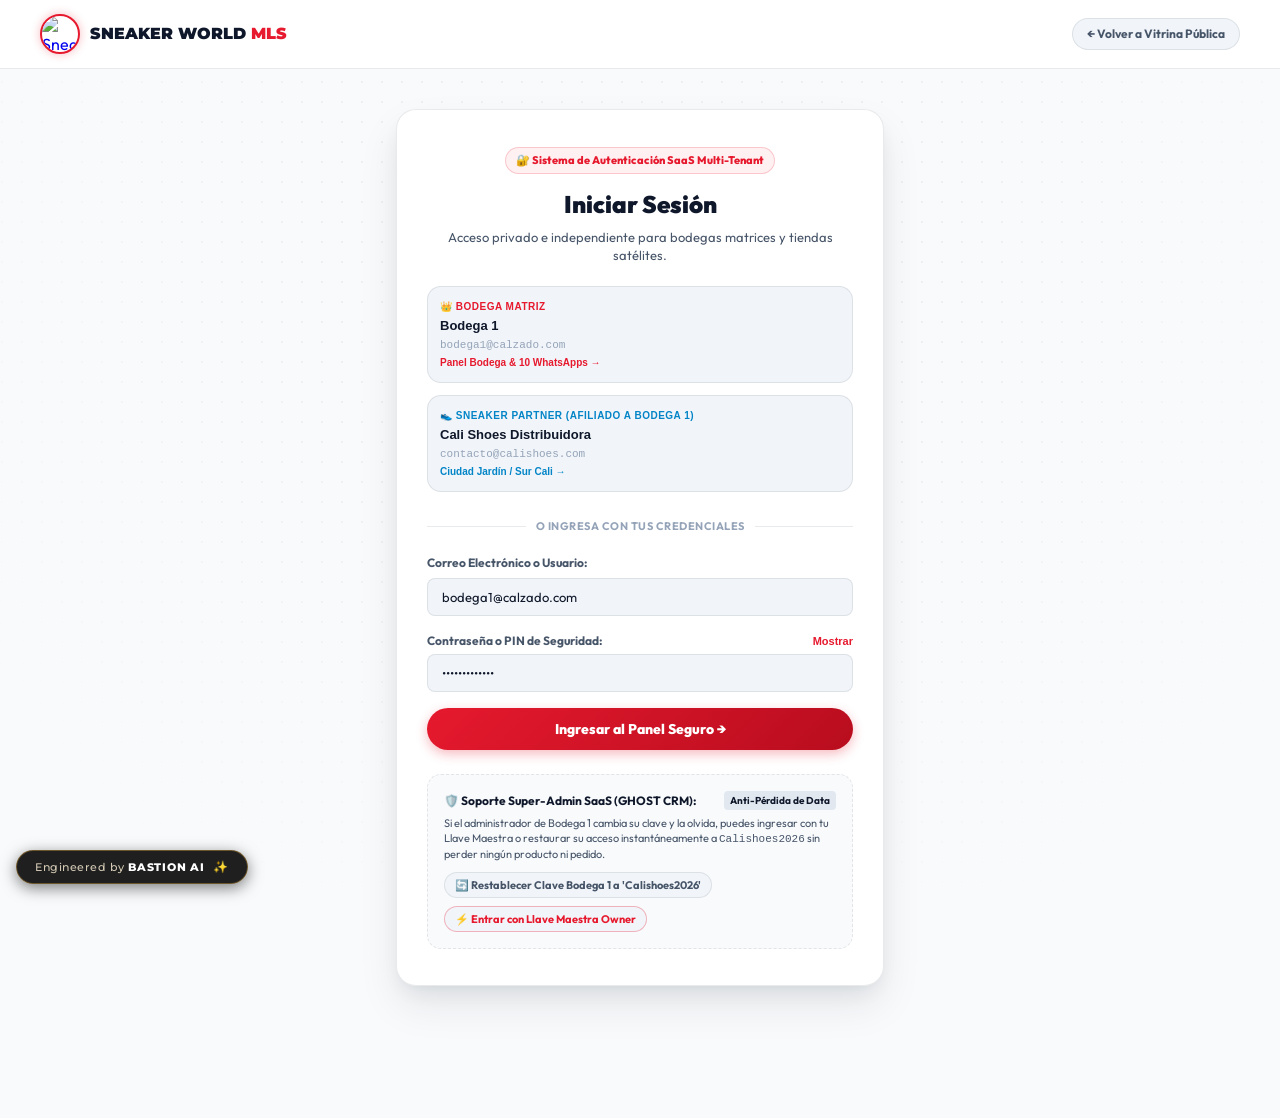
==== commit eac6ed02: "feat: renombrar bodega matriz a Bodega 1 para demos comerciales y clientes B2B" ====
--- a/admin.html
+++ b/admin.html
@@ -4,7 +4,7 @@
   <meta charset="UTF-8">
   <meta name="viewport" content="width=device-width, initial-scale=1.0">
   <title>Portal de Acceso B2B | SNEAKER WORLD MLS</title>
-  <meta name="description" content="Portal de inicio de sesión seguro multi-tenant para Vanessa Castellar y Sneaker Partners autorizados en Cali.">
+  <meta name="description" content="Portal de inicio de sesión seguro multi-tenant para Bodega 1 y Sneaker Partners autorizados en Cali.">
   <link rel="icon" type="image/png" sizes="32x32" href="assets/images/favicon-32.png">
   <link rel="apple-touch-icon" href="assets/images/favicon.png">
   <meta name="theme-color" content="#e6192e">
@@ -140,17 +140,17 @@
 
         <!-- 2 Escenarios Oficiales en Producción con 1 Clic -->
         <div class="scenario-quick-grid" style="grid-template-columns: repeat(auto-fit, minmax(240px, 1fr));">
-          <!-- Escenario 1: Vanessa Castellar (Bodega Matriz) -->
+          <!-- Escenario 1: Bodega 1 (Bodega Matriz) -->
           <button type="button" class="scenario-btn" id="btn-quick-vanessa">
             <span class="scenario-badge">👑 Bodega Matriz</span>
-            <span class="scenario-title">Vanessa Castellar Shoes</span>
-            <span class="scenario-meta">vanessa@castellarshoes.com</span>
+            <span class="scenario-title">Bodega 1</span>
+            <span class="scenario-meta">bodega1@calzado.com</span>
             <span style="font-size: 10px; color: var(--primary-red); font-weight: 700;">Panel Bodega & 10 WhatsApps →</span>
           </button>
 
           <!-- Sneaker Partner Oficial: Cali Shoes Distribuidora -->
           <button type="button" class="scenario-btn" id="btn-quick-calishoes">
-            <span class="scenario-badge" style="color: var(--accent-blue);">👟 Sneaker Partner (Afiliado a Vanessa)</span>
+            <span class="scenario-badge" style="color: var(--accent-blue);">👟 Sneaker Partner (Afiliado a Bodega 1)</span>
             <span class="scenario-title">Cali Shoes Distribuidora</span>
             <span class="scenario-meta">contacto@calishoes.com</span>
             <span style="font-size: 10px; color: var(--accent-blue); font-weight: 700;">Ciudad Jardín / Sur Cali →</span>
@@ -165,7 +165,7 @@
         <form id="form-login-auth" style="text-align: left;">
           <div class="form-group">
             <label class="form-label">Correo Electrónico o Usuario:</label>
-            <input type="text" id="auth-email" class="form-input" placeholder="vanessa@castellarshoes.com" value="vanessa@castellarshoes.com" required>
+            <input type="text" id="auth-email" class="form-input" placeholder="bodega1@calzado.com" value="bodega1@calzado.com" required>
           </div>
 
           <div class="form-group">
@@ -190,11 +190,11 @@
             <span style="font-size: 10px; background: #e2e8f0; padding: 2px 6px; border-radius: 4px; font-weight: 700;">Anti-Pérdida de Data</span>
           </div>
           <p style="color: var(--text-secondary); margin-bottom: 10px; font-size: 11px; line-height: 1.35;">
-            Si Vanessa cambia su clave y la olvida, puedes ingresar con tu Llave Maestra o restaurar su acceso instantáneamente a <code>Calishoes2026</code> sin perder ningún producto ni pedido.
+            Si el administrador de Bodega 1 cambia su clave y la olvida, puedes ingresar con tu Llave Maestra o restaurar su acceso instantáneamente a <code>Calishoes2026</code> sin perder ningún producto ni pedido.
           </p>
           <div style="display: flex; gap: 8px; flex-wrap: wrap;">
             <button type="button" class="btn-secondary" id="btn-rescue-vanessa" style="font-size: 11px; padding: 5px 10px;">
-              🔄 Restablecer Clave Vanessa a 'Calishoes2026'
+              🔄 Restablecer Clave Bodega 1 a 'Calishoes2026'
             </button>
             <button type="button" class="btn-secondary" id="btn-login-master" style="font-size: 11px; padding: 5px 10px; color: var(--primary-red); border-color: rgba(230,25,46,0.3);">
               ⚡ Entrar con Llave Maestra Owner
@@ -245,28 +245,41 @@
       }
     };
 
+    // Cargar nombres actualizados desde la base de datos local
+    const liveAccounts = db.getAccounts();
+    if (liveAccounts.vanessa) {
+      const vTitle = document.querySelector("#btn-quick-vanessa .scenario-title");
+      if (vTitle && liveAccounts.vanessa.name) vTitle.textContent = liveAccounts.vanessa.name;
+    }
+    if (liveAccounts.calishoes) {
+      const cTitle = document.querySelector("#btn-quick-calishoes .scenario-title");
+      if (cTitle && liveAccounts.calishoes.name) cTitle.textContent = liveAccounts.calishoes.name;
+    }
+
     // 1-Click: Escenario 1 Vanessa
     document.getElementById("btn-quick-vanessa").onclick = () => {
-      emailInput.value = "vanessa@castellarshoes.com";
-      passInput.value = "Calishoes2026";
+      const acc = db.getAccounts().vanessa || {};
+      emailInput.value = acc.email || "bodega1@calzado.com";
+      passInput.value = acc.password || "Calishoes2026";
       errorMsg.style.display = "none";
-      showToast("Credenciales de Vanessa Castellar cargadas.");
+      showToast(`Credenciales de ${acc.name || 'Bodega 1'} cargadas.`);
     };
 
     // 1-Click: Sneaker Partner Oficial: Cali Shoes
     document.getElementById("btn-quick-calishoes").onclick = () => {
-      emailInput.value = "contacto@calishoes.com";
-      passInput.value = "Calishoes2026";
+      const acc = db.getAccounts().calishoes || {};
+      emailInput.value = acc.email || "contacto@calishoes.com";
+      passInput.value = acc.password || "Calishoes2026";
       errorMsg.style.display = "none";
-      showToast("Credenciales de Cali Shoes Distribuidora cargadas.");
+      showToast(`Credenciales de ${acc.name || 'Cali Shoes Distribuidora'} cargadas.`);
     };
 
     // Botón de Rescate Super-Admin para Vanessa
     document.getElementById("btn-rescue-vanessa").onclick = () => {
       const res = db.superAdminResetPassword("vanessa", "Calishoes2026");
-      emailInput.value = "vanessa@castellarshoes.com";
+      emailInput.value = "bodega1@calzado.com";
       passInput.value = "Calishoes2026";
-      showToast("✅ Clave de Vanessa restaurada a 'Calishoes2026'. Data intacta.");
+      showToast("✅ Clave de Bodega 1 restaurada a 'Calishoes2026'. Data intacta.");
     };
 
     // Botón de Acceso Rápido Llave Maestra Owner
--- a/css/style.css
+++ b/css/style.css
@@ -40,10 +40,21 @@
   --font-brand: 'Montserrat', sans-serif;
 }
 
+html {
+  -webkit-text-size-adjust: 100%;
+  text-size-adjust: 100%;
+  scroll-behavior: smooth;
+}
+
 *, *::before, *::after {
   box-sizing: border-box;
   margin: 0;
   padding: 0;
+  -webkit-tap-highlight-color: transparent;
+}
+
+button, a, input, select, textarea, [role="button"], .product-card, .brand-chip-btn, .size-pill-btn {
+  touch-action: manipulation;
 }
 
 body {
@@ -54,6 +65,8 @@
   min-height: 100vh;
   padding-bottom: 90px;
   overflow-x: hidden;
+  -webkit-font-smoothing: antialiased;
+  -moz-osx-font-smoothing: grayscale;
 }
 
 /* ==========================================================================
@@ -286,6 +299,7 @@
   font-weight: 900;
   color: var(--primary-red);
   flex-shrink: 0;
+  overflow: hidden;
 }
 
 .store-meta h1 {
@@ -562,10 +576,12 @@
   overflow: hidden;
   display: flex;
   flex-direction: column;
-  transition: all 0.3s cubic-bezier(0.4, 0, 0.2, 1);
+  transition: all 0.25s cubic-bezier(0.4, 0, 0.2, 1);
   box-shadow: var(--shadow-card);
   position: relative;
   cursor: pointer;
+  content-visibility: auto;
+  contain-intrinsic-size: 0 350px;
 }
 
 .product-card:hover {
@@ -1029,6 +1045,8 @@
   align-items: center;
   justify-content: center;
   font-weight: 800;
+  overflow: hidden;
+  flex-shrink: 0;
 }
 
 .store-card-title {
@@ -1057,7 +1075,7 @@
   background: rgba(15, 23, 42, 0.6);
   backdrop-filter: blur(8px);
   -webkit-backdrop-filter: blur(8px);
-  z-index: 1000;
+  z-index: 9990;
   display: flex;
   align-items: center;
   justify-content: center;
@@ -1116,6 +1134,37 @@
 
 .btn-close-modal:hover {
   color: var(--text-primary);
+}
+
+.product-modal-hero {
+  display: flex;
+  gap: 20px;
+  margin-bottom: 20px;
+  flex-wrap: wrap;
+}
+
+.product-modal-img-box {
+  flex: 1;
+  min-width: 220px;
+  height: 220px;
+  border-radius: var(--radius-md);
+  overflow: hidden;
+  background: #f1f5f9;
+  border: 1px solid var(--border-subtle);
+}
+
+.product-modal-info {
+  flex: 1.2;
+  min-width: 240px;
+  display: flex;
+  flex-direction: column;
+  justify-content: center;
+}
+
+.product-modal-actions-box {
+  display: flex;
+  gap: 10px;
+  margin-top: 24px;
 }
 
 /* Forms inside Modals */
@@ -1548,3 +1597,651 @@
   color: #ffffff !important;
   border-color: #0f172a !important;
 }
+
+/* ==========================================================================
+   MOBILE & TOUCH ULTRA-PERFORMANCE OPTIMIZATIONS (BASTION AI)
+   SNEAKER APP NATIVE FEEL - 60FPS FLUIDITY
+   ========================================================================== */
+
+@media (max-width: 768px) {
+  /* Layout Containers */
+  .main-wrapper {
+    padding: 12px 10px;
+  }
+
+  /* HUD & Role Switchers */
+  .top-demo-hud {
+    padding: 8px 12px;
+  }
+  .hud-container {
+    flex-direction: column;
+    align-items: stretch;
+    gap: 8px;
+  }
+  .hud-brand {
+    justify-content: space-between;
+    width: 100%;
+  }
+  .role-switcher-tabs {
+    overflow-x: auto;
+    width: 100%;
+    -webkit-overflow-scrolling: touch;
+    scrollbar-width: none;
+    padding: 3px;
+  }
+  .role-switcher-tabs::-webkit-scrollbar {
+    display: none;
+  }
+  .role-tab-btn {
+    font-size: 11px;
+    padding: 6px 10px;
+    flex-shrink: 0;
+  }
+
+  /* Client Auth HUD (Vanessa / Cali Shoes Private Header) */
+  .client-auth-hud {
+    padding: 8px 12px;
+  }
+  .client-auth-container {
+    flex-direction: column;
+    align-items: stretch;
+    gap: 8px;
+  }
+  .client-auth-container > div:last-child {
+    display: flex;
+    flex-wrap: wrap;
+    gap: 6px;
+    justify-content: flex-start;
+  }
+  .client-auth-btn {
+    font-size: 11px;
+    padding: 6px 10px;
+  }
+
+  /* Storefront Header */
+  .store-header {
+    padding: 14px 12px;
+  }
+  .store-header-container {
+    flex-direction: column;
+    align-items: flex-start;
+    gap: 12px;
+  }
+  .store-info-left {
+    gap: 12px;
+  }
+  .store-avatar {
+    width: 50px;
+    height: 50px;
+    font-size: 18px;
+  }
+  #storefront-name {
+    font-size: 18px;
+    line-height: 1.25;
+  }
+  #storefront-tagline {
+    font-size: 11px;
+  }
+  .store-header-cta {
+    width: 100%;
+  }
+  .btn-wa-header {
+    width: 100%;
+    justify-content: center;
+    padding: 10px 14px;
+    font-size: 13px;
+  }
+
+  /* Brand Filters - Momentum swipeable */
+  .brand-filter-bar {
+    gap: 6px;
+    padding-bottom: 6px;
+    margin-bottom: 14px;
+    -webkit-overflow-scrolling: touch;
+    scrollbar-width: none;
+  }
+  .brand-filter-bar::-webkit-scrollbar {
+    display: none;
+  }
+  .brand-chip-btn {
+    padding: 6px 12px;
+    font-size: 11px;
+  }
+
+  /* Filter Card & Sizes */
+  .filter-card {
+    padding: 14px 12px;
+    border-radius: var(--radius-md);
+    margin-bottom: 16px;
+  }
+  .filter-header-title {
+    flex-direction: column;
+    align-items: flex-start;
+    gap: 6px;
+    margin-bottom: 12px;
+  }
+  .filter-header-title h2 {
+    font-size: 15px;
+  }
+  .size-pills-row {
+    gap: 4px;
+    padding-bottom: 4px;
+    -webkit-overflow-scrolling: touch;
+    scrollbar-width: none;
+  }
+  .size-pills-row::-webkit-scrollbar {
+    display: none;
+  }
+  .size-pill-btn {
+    font-size: 12px;
+    padding: 6px 10px;
+  }
+
+  /* Search Inputs */
+  .search-inputs-grid {
+    grid-template-columns: 1fr;
+    gap: 8px;
+    margin-top: 10px;
+  }
+
+  /* Admin Dashboard Headers */
+  .admin-top-bar {
+    flex-direction: column;
+    align-items: stretch;
+    gap: 12px;
+    margin-bottom: 16px;
+  }
+  .admin-heading-title {
+    font-size: 18px;
+  }
+  .admin-top-bar > div:last-child {
+    display: flex;
+    flex-direction: column;
+    gap: 8px;
+    width: 100%;
+  }
+  .admin-top-bar > div:last-child button {
+    width: 100%;
+    justify-content: center;
+  }
+
+  /* Stats Grid */
+  .stats-cards-grid {
+    grid-template-columns: repeat(2, 1fr);
+    gap: 10px;
+    margin-bottom: 16px;
+  }
+  .stats-cards-grid .stat-card:last-child:nth-child(odd) {
+    grid-column: 1 / -1;
+  }
+  .stat-card {
+    padding: 12px 10px;
+    gap: 10px;
+  }
+  .stat-icon-badge {
+    width: 36px;
+    height: 36px;
+    font-size: 18px;
+    border-radius: 8px;
+  }
+  .stat-number {
+    font-size: 16px;
+  }
+  .stat-label {
+    font-size: 10px;
+    line-height: 1.2;
+  }
+
+  /* Tables & Responsive Box */
+  .table-container-card {
+    padding: 14px 10px;
+    border-radius: var(--radius-md);
+    margin-bottom: 16px;
+  }
+  .table-responsive-box {
+    overflow-x: auto;
+    -webkit-overflow-scrolling: touch;
+    width: 100%;
+    border-radius: 8px;
+  }
+  .mls-data-table {
+    min-width: 620px;
+  }
+  .mls-data-table th,
+  .mls-data-table td {
+    padding: 10px 8px;
+    font-size: 12px;
+  }
+
+  /* Directory Grid */
+  .directory-grid-layout {
+    grid-template-columns: 1fr;
+    gap: 12px;
+  }
+  .store-directory-card {
+    padding: 14px;
+  }
+
+  /* Modals on Mobile - Bottom sheet feel */
+  .modal-backdrop {
+    padding: 10px;
+    align-items: flex-end;
+  }
+  .modal-dialog {
+    max-height: 88vh;
+    padding: 18px 14px;
+    border-radius: 20px 20px 14px 14px;
+    width: 100%;
+    max-width: 100%;
+    transform: translateY(20px);
+  }
+  .modal-backdrop.open .modal-dialog {
+    transform: translateY(0);
+  }
+  .product-modal-hero {
+    flex-direction: column;
+    gap: 12px;
+    margin-bottom: 14px;
+  }
+  .product-modal-img-box {
+    min-width: 0;
+    width: 100%;
+    height: 190px;
+  }
+  .product-modal-info {
+    min-width: 0;
+    width: 100%;
+  }
+  .product-modal-actions-box {
+    flex-direction: column;
+    gap: 8px;
+    margin-top: 16px;
+  }
+  .product-modal-actions-box button,
+  .product-modal-actions-box a {
+    width: 100%;
+    padding: 12px;
+    font-size: 13px;
+    min-height: 44px;
+  }
+
+  /* Floating Cart Bar - Positioned above watermark */
+  .floating-cart-bar {
+    bottom: 58px;
+    right: 12px;
+    padding: 6px 14px;
+    gap: 8px;
+    font-size: 12px;
+    border-width: 1.5px;
+  }
+  .cart-pill-icon {
+    width: 28px;
+    height: 28px;
+    font-size: 14px;
+  }
+  .cart-pill-count {
+    font-size: 11px;
+  }
+  .cart-pill-total {
+    font-size: 12px;
+  }
+  .cart-pill-btn-action {
+    font-size: 11px;
+    padding: 4px 8px;
+  }
+}
+
+/* ==========================================================================
+   2-COLUMN SNEAKER GRID SPECIFICALLY FOR SMARTPHONES (MAX 640PX)
+   ========================================================================== */
+@media (max-width: 640px) {
+  .products-grid-layout {
+    grid-template-columns: repeat(2, 1fr) !important;
+    gap: 10px !important;
+  }
+
+  .product-card {
+    border-radius: 12px;
+    box-shadow: 0 2px 10px rgba(0, 0, 0, 0.04);
+  }
+  .product-card:hover {
+    transform: none; /* Disable hover transform on mobile touch to avoid jitter */
+    box-shadow: 0 4px 14px rgba(0, 0, 0, 0.08);
+  }
+
+  .product-image-box {
+    height: 148px;
+  }
+
+  .product-badges {
+    top: 6px;
+    left: 6px;
+    right: 6px;
+    gap: 4px;
+  }
+  .category-tag {
+    font-size: 8px;
+    padding: 2px 5px;
+  }
+  .sku-tag {
+    font-size: 8px;
+    padding: 2px 4px;
+  }
+  .campaign-badge-pill {
+    display: none;
+  }
+
+  .product-body {
+    padding: 10px 8px;
+  }
+
+  .product-name {
+    font-size: 13px;
+    font-weight: 800;
+    line-height: 1.25;
+    margin-bottom: 4px;
+    display: -webkit-box;
+    -webkit-line-clamp: 2;
+    -webkit-box-orient: vertical;
+    overflow: hidden;
+    min-height: 32px;
+  }
+
+  .product-desc {
+    display: none; /* Hidden on compact 2-column mobile cards; shown in detail modal */
+  }
+
+  .product-card .product-sizes-chips {
+    display: flex;
+    flex-wrap: wrap;
+    gap: 3px;
+    max-height: 20px;
+    overflow: hidden;
+    margin-bottom: 6px;
+  }
+
+  .product-card .size-mini-badge {
+    font-size: 9px;
+    padding: 1px 4px;
+    min-width: 18px;
+    border-radius: 4px;
+  }
+
+  .product-card .product-body > div[style*="font-size: 11px"] {
+    display: none; /* Hide 'Tallas en stock:' label to save vertical space */
+  }
+
+  .product-footer {
+    flex-direction: column;
+    align-items: stretch;
+    gap: 6px;
+    margin-top: auto;
+    padding-top: 6px;
+    border-top: 1px solid var(--border-subtle);
+  }
+
+  .price-box {
+    width: 100%;
+  }
+  .price-label {
+    font-size: 8px !important;
+    letter-spacing: 0.2px;
+  }
+  .price-val {
+    font-size: 14px !important;
+    font-weight: 900;
+  }
+  .price-box > div {
+    font-size: 9px !important;
+  }
+
+  .btn-card-wa {
+    width: 100%;
+    justify-content: center;
+    padding: 7px 8px;
+    font-size: 11px;
+    border-radius: 8px;
+  }
+}
+
+@media (max-width: 360px) {
+  .stats-cards-grid {
+    grid-template-columns: 1fr;
+  }
+  .products-grid-layout {
+    gap: 6px !important;
+  }
+  .product-image-box {
+    height: 130px;
+  }
+}
+
+/* =========================================================================
+   EMPLEADO DIGITAL 24/7 (SISTEMA IA DE ATENCIÓN, VENTAS Y DESPACHOS)
+   ========================================================================= */
+.floating-empleado-btn {
+  position: fixed;
+  bottom: 20px;
+  right: 20px;
+  z-index: 9985;
+  background: linear-gradient(135deg, #090d16 0%, #1e293b 100%);
+  color: #ffffff;
+  border: 1.5px solid rgba(230, 25, 46, 0.45);
+  border-radius: 999px;
+  padding: 8px 16px 8px 10px;
+  display: inline-flex;
+  align-items: center;
+  gap: 10px;
+  box-shadow: 0 8px 24px rgba(0, 0, 0, 0.35), 0 0 16px rgba(230, 25, 46, 0.25);
+  cursor: pointer;
+  transition: all 0.25s cubic-bezier(0.4, 0, 0.2, 1);
+  text-decoration: none;
+  font-family: inherit;
+}
+
+.floating-empleado-btn:hover {
+  transform: translateY(-3px) scale(1.02);
+  border-color: #e6192e;
+  box-shadow: 0 12px 28px rgba(0, 0, 0, 0.45), 0 0 24px rgba(230, 25, 46, 0.45);
+}
+
+.bot-avatar-badge {
+  position: relative;
+  width: 36px;
+  height: 36px;
+  border-radius: 50%;
+  background: rgba(230, 25, 46, 0.15);
+  border: 1.5px solid #e6192e;
+  display: flex;
+  align-items: center;
+  justify-content: center;
+  font-size: 18px;
+  flex-shrink: 0;
+}
+
+.bot-online-dot {
+  position: absolute;
+  bottom: 0;
+  right: 0;
+  width: 10px;
+  height: 10px;
+  border-radius: 50%;
+  background: #22c55e;
+  border: 2px solid #090d16;
+  box-shadow: 0 0 6px #22c55e;
+}
+
+.bot-label-pill {
+  display: flex;
+  flex-direction: column;
+  text-align: left;
+}
+
+.bot-title {
+  font-size: 11px;
+  font-weight: 800;
+  color: #ffffff;
+  letter-spacing: 0.3px;
+}
+
+.bot-status {
+  font-size: 10px;
+  color: #4ade80;
+  font-weight: 600;
+}
+
+/* Chat container inside modal */
+.empleado-chat-wrapper {
+  display: flex;
+  flex-direction: column;
+  height: 480px;
+  max-height: 70vh;
+}
+
+.empleado-chat-messages {
+  flex: 1;
+  overflow-y: auto;
+  padding: 16px;
+  display: flex;
+  flex-direction: column;
+  gap: 12px;
+  background: #f8fafc;
+}
+
+.chat-msg {
+  display: flex;
+  gap: 10px;
+  max-width: 88%;
+  animation: fadeInMsg 0.2s ease-out;
+}
+
+@keyframes fadeInMsg {
+  from { opacity: 0; transform: translateY(6px); }
+  to { opacity: 1; transform: translateY(0); }
+}
+
+.chat-msg.bot {
+  align-self: flex-start;
+}
+
+.chat-msg.user {
+  align-self: flex-end;
+  flex-direction: row-reverse;
+}
+
+.chat-msg-avatar {
+  width: 32px;
+  height: 32px;
+  border-radius: 50%;
+  background: #0f172a;
+  color: #fff;
+  display: flex;
+  align-items: center;
+  justify-content: center;
+  font-size: 15px;
+  flex-shrink: 0;
+}
+
+.chat-msg.user .chat-msg-avatar {
+  background: #e6192e;
+}
+
+.chat-msg-bubble {
+  padding: 10px 14px;
+  border-radius: 14px;
+  font-size: 12.5px;
+  line-height: 1.45;
+}
+
+.chat-msg.bot .chat-msg-bubble {
+  background: #ffffff;
+  color: #1e293b;
+  border: 1px solid #e2e8f0;
+  border-top-left-radius: 4px;
+  box-shadow: 0 2px 6px rgba(0, 0, 0, 0.04);
+}
+
+.chat-msg.user .chat-msg-bubble {
+  background: #0f172a;
+  color: #ffffff;
+  border-top-right-radius: 4px;
+}
+
+.empleado-quick-actions {
+  padding: 10px 14px;
+  background: #ffffff;
+  border-top: 1px solid #e2e8f0;
+  display: flex;
+  gap: 6px;
+  overflow-x: auto;
+  white-space: nowrap;
+}
+
+.quick-action-chip {
+  background: #f1f5f9;
+  border: 1px solid #cbd5e1;
+  color: #334155;
+  font-size: 11px;
+  font-weight: 700;
+  padding: 6px 12px;
+  border-radius: 999px;
+  cursor: pointer;
+  transition: all 0.2s;
+  flex-shrink: 0;
+}
+
+.quick-action-chip:hover {
+  background: #0f172a;
+  color: #ffffff;
+  border-color: #0f172a;
+}
+
+.empleado-chat-input-bar {
+  padding: 12px 14px;
+  background: #ffffff;
+  border-top: 1px solid #e2e8f0;
+  display: flex;
+  gap: 8px;
+  align-items: center;
+}
+
+.copier-grid {
+  display: grid;
+  grid-template-columns: 1fr;
+  gap: 12px;
+}
+
+.copier-card {
+  background: #ffffff;
+  border: 1px solid #e2e8f0;
+  border-radius: 12px;
+  padding: 14px;
+  transition: all 0.2s;
+}
+
+.copier-card:hover {
+  border-color: #cbd5e1;
+  box-shadow: 0 4px 12px rgba(0,0,0,0.05);
+}
+
+@media (max-width: 600px) {
+  .floating-empleado-btn {
+    bottom: 14px;
+    right: 12px;
+    padding: 6px 12px 6px 8px;
+    gap: 8px;
+  }
+  .bot-avatar-badge {
+    width: 30px;
+    height: 30px;
+    font-size: 15px;
+  }
+  .bot-title {
+    font-size: 10px;
+  }
+  .bot-status {
+    font-size: 9px;
+  }
+}
+
+
